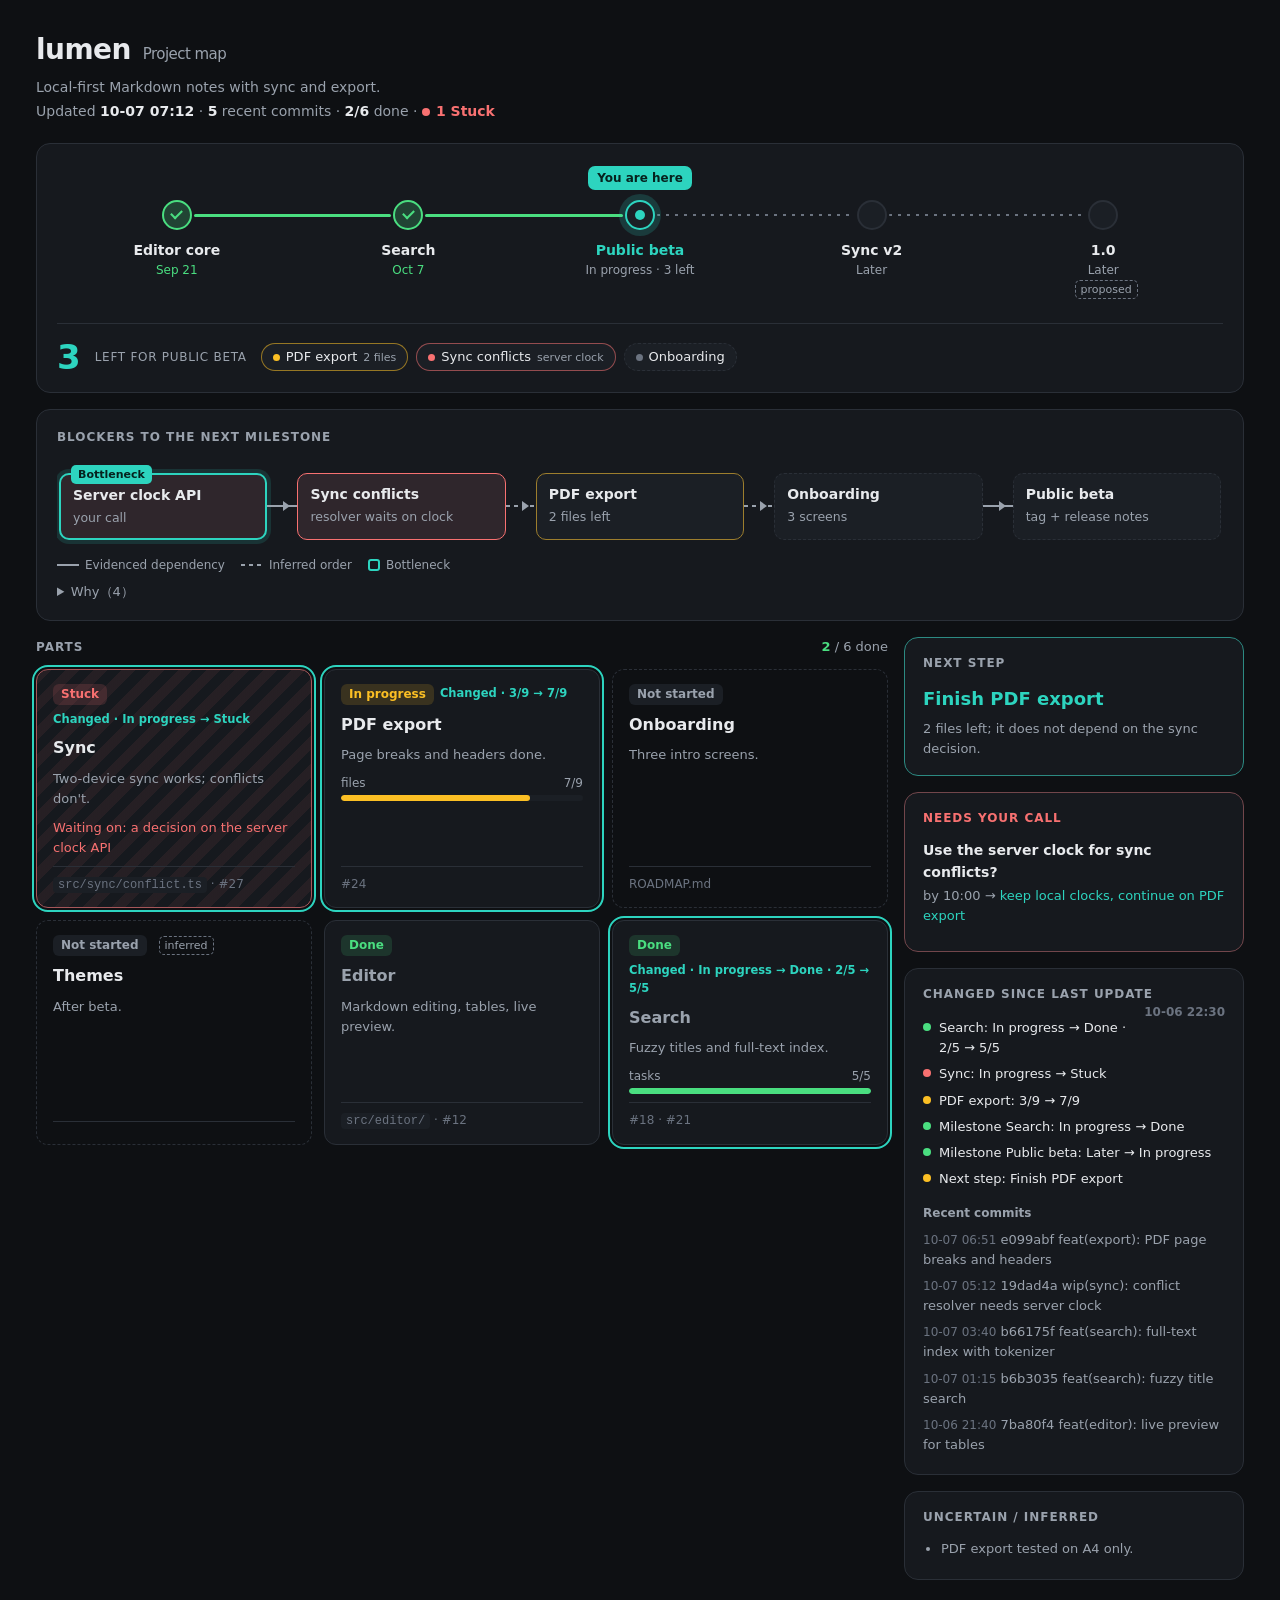
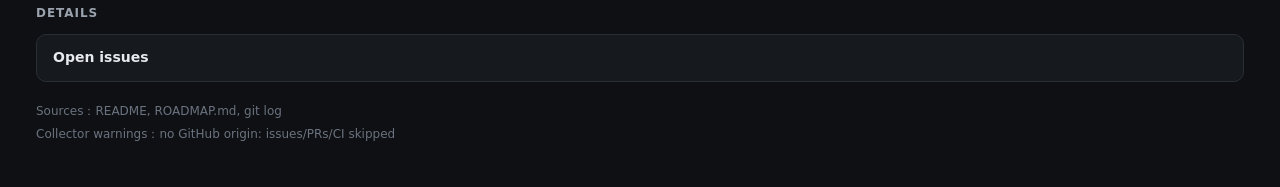
==== docs/demo/index.html @ 70a89bfe "Initial release: you-are-here project map skill Agent-neutral skill that draws a one-file HTML proje" ====
<!doctype html>
<html lang="en" data-theme="dark">
<head>
<meta charset="utf-8">
<meta name="viewport" content="width=device-width, initial-scale=1">
<title>lumen · Project map</title>
<style>
:root{--accent:#2dd4bf;--bg:#0e1013;--card:#16191e;--card2:#1b1f25;--line:#2a2f37;--fg:#e8eaed;--mut:#9aa2ad;--dim:#6b7380;
--done:#4ade80;--prog:#fbbf24;--stuck:#f87171;--todo:#6b7380;color-scheme:dark}
:root[data-theme=light]{--bg:#f6f7f9;--card:#fff;--card2:#f1f3f6;--line:#dfe3e8;--fg:#14171c;--mut:#566070;--dim:#8a93a0;
--done:#16a34a;--prog:#b7791f;--stuck:#dc2626;--todo:#8a93a0;color-scheme:light}
@media (prefers-color-scheme:light){:root[data-theme=auto]{--bg:#f6f7f9;--card:#fff;--card2:#f1f3f6;--line:#dfe3e8;--fg:#14171c;
--mut:#566070;--dim:#8a93a0;--done:#16a34a;--prog:#b7791f;--stuck:#dc2626;--todo:#8a93a0;color-scheme:light}}
*{box-sizing:border-box}
body{margin:0;background:var(--bg);color:var(--fg);font:14px/1.55 -apple-system,BlinkMacSystemFont,"PingFang SC","Segoe UI",system-ui,sans-serif}
.wrap{max-width:1240px;margin:0 auto;padding:28px 16px 40px}
a{color:inherit;text-decoration:none;border-bottom:1px dotted var(--dim)} a:hover{color:var(--accent)}
code{font:12px ui-monospace,SFMono-Regular,Menlo,monospace;background:var(--card2);padding:1px 5px;border-radius:4px}
h1{font-size:28px;margin:0;letter-spacing:-.02em} h1 .sub{font-size:15px;color:var(--mut);font-weight:400;margin-left:12px}
h2{font-size:12px;letter-spacing:.08em;text-transform:uppercase;color:var(--mut);margin:0 0 12px;font-weight:600}
h3{margin:0}
.summary{color:var(--mut);margin:6px 0 2px} .slug{margin-left:8px;font:12px ui-monospace,Menlo,monospace}
.meta{color:var(--mut);margin:0 0 20px} .meta b{color:var(--fg)} .c-stuck{color:var(--stuck)!important}
.stuck-dot{display:inline-block;width:8px;height:8px;border-radius:50%;background:var(--stuck);margin-right:6px}
.card{background:var(--card);border:1px solid var(--line);border-radius:14px;padding:18px 20px;margin-bottom:16px}
.tag{font-size:11px;color:var(--mut);border:1px dashed var(--dim);border-radius:5px;padding:0 5px;margin-left:6px;white-space:nowrap}
/* milestone track */
.track{padding-top:22px}
.ms-list{list-style:none;margin:0;padding:34px 4px 4px;display:flex;overflow-x:auto;scrollbar-width:thin}
.ms{position:relative;flex:1 0 128px;display:flex;flex-direction:column;align-items:center;text-align:center;padding:0 6px}
.ms .dot{width:30px;height:30px;border-radius:50%;border:2px solid var(--line);background:var(--card2);z-index:1;display:grid;place-items:center}
.ms-done .dot{background:color-mix(in srgb,var(--done) 22%,var(--card));border-color:var(--done)}
.ms-done .dot::after{content:"";width:9px;height:5px;border:solid var(--done);border-width:0 0 2.5px 2.5px;transform:rotate(-45deg) translate(1px,-1px)}
.ms-current .dot{border-color:var(--accent);box-shadow:0 0 0 6px color-mix(in srgb,var(--accent) 18%,transparent)}
.ms-current .dot::after{content:"";width:10px;height:10px;border-radius:50%;background:var(--accent)}
.seg{position:absolute;top:14px;left:calc(50% + 17px);right:calc(-50% + 17px);height:3px;border-radius:2px}
.seg.solid{background:var(--done)} .seg.dotted{background:repeating-linear-gradient(90deg,var(--dim) 0 3px,transparent 3px 9px);height:2px}
.ms-current .seg{background:repeating-linear-gradient(90deg,var(--dim) 0 3px,transparent 3px 9px);height:2px}
.ms-name{margin-top:10px;font-weight:600} .ms-current .ms-name{color:var(--accent)}
.ms-note{font-size:12px;color:var(--mut)} .ms-done .ms-note{color:var(--done)}
.here{position:absolute;top:-34px;background:var(--accent);color:#06221e;font-size:12px;font-weight:600;padding:3px 9px;border-radius:7px;white-space:nowrap}
.left{display:flex;flex-wrap:wrap;align-items:center;gap:10px 14px;margin-top:20px;padding-top:16px;border-top:1px solid var(--line)}
.big{font-size:34px;font-weight:700;color:var(--accent);line-height:1} .cap{font-size:12px;letter-spacing:.06em;color:var(--mut);text-transform:uppercase}
.pills{display:flex;flex-wrap:wrap;gap:8px}
.pill{display:inline-flex;align-items:center;gap:6px;font-size:13px;border:1px solid var(--line);border-radius:999px;padding:3px 11px;background:var(--card2)}
.pill i{width:7px;height:7px;border-radius:50%;background:var(--todo)} .pill em{font-style:normal;color:var(--mut);font-size:11px}
.p-stuck{border-color:color-mix(in srgb,var(--stuck) 55%,transparent)} .p-stuck i{background:var(--stuck)}
.p-in_progress{border-color:color-mix(in srgb,var(--prog) 55%,transparent)} .p-in_progress i{background:var(--prog)}
.p-done i{background:var(--done)} .p-done{opacity:.6;text-decoration:line-through}
.p-not_started{border-style:dashed}
/* chain */
.chain{display:flex;align-items:stretch;overflow-x:auto;padding:14px 2px 6px}
.node{position:relative;flex:1 0 132px;max-width:220px;background:var(--card2);border:1px solid var(--line);border-radius:10px;padding:10px 12px}
.node b{display:block;font-size:14px} .node span{display:block;font-size:12.5px;color:var(--mut);margin-top:2px}
.n-done{border-color:color-mix(in srgb,var(--done) 50%,var(--line))} .n-stuck{border-color:var(--stuck);background:color-mix(in srgb,var(--stuck) 9%,var(--card2))}
.n-in_progress{border-color:color-mix(in srgb,var(--prog) 55%,var(--line))} .n-not_started{border-style:dashed}
.is-bn{border:2px solid var(--accent);box-shadow:0 0 0 4px color-mix(in srgb,var(--accent) 14%,transparent)}
.node .bn{position:absolute;top:-10px;left:10px;background:var(--accent);color:#06221e;font-size:11px;font-weight:700;padding:1px 7px;border-radius:5px;margin:0}
.arrow{flex:0 0 30px;display:flex;align-items:center;position:relative}
.arrow span{flex:1;height:2px;background:var(--mut)} .arrow::after{content:"";position:absolute;right:2px;border:5px solid transparent;border-left:7px solid var(--mut)}
.a-inferred span{background:repeating-linear-gradient(90deg,var(--mut) 0 4px,transparent 4px 8px)}
.a-none span{background:none} .a-none::after{display:none}
.legend{display:flex;flex-wrap:wrap;gap:16px;font-size:12px;color:var(--mut);margin-top:10px}
.legend i{display:inline-block;width:22px;height:2px;vertical-align:middle;margin-right:6px;background:var(--mut)}
.legend .lg-i{background:repeating-linear-gradient(90deg,var(--mut) 0 4px,transparent 4px 8px)}
.legend .lg-b{width:12px;height:12px;border:2px solid var(--accent);background:none;border-radius:3px}
.why{margin-top:8px;font-size:13px;color:var(--mut)} .why summary{cursor:pointer} .why ul{margin:8px 0 0;padding-left:18px}
.why li{margin:4px 0} .why b{color:var(--fg);font-weight:600} .w-inferred b::before{content:"⋯ "}
/* grid */
.grid{display:grid;grid-template-columns:minmax(0,1fr) 340px;gap:16px;align-items:start}
.sh{display:flex;justify-content:space-between;align-items:baseline} .sh span{color:var(--mut);font-size:13px} .sh b{color:var(--done)}
.parts{display:grid;grid-template-columns:repeat(auto-fill,minmax(230px,1fr));gap:12px}
.part{background:var(--card);border:1px solid var(--line);border-radius:12px;padding:14px 16px;display:flex;flex-direction:column;gap:8px;min-height:150px}
.part h3{font-size:16px} .part p{margin:0;color:var(--mut);font-size:13px}
.part footer{margin-top:auto;padding-top:8px;border-top:1px solid var(--line);font-size:12px;color:var(--dim);word-break:break-word}
.pt-stuck{border-color:color-mix(in srgb,var(--stuck) 60%,var(--line));background:repeating-linear-gradient(135deg,color-mix(in srgb,var(--stuck) 7%,var(--card)) 0 10px,var(--card) 10px 20px)}
.pt-not_started{border-style:dashed;background:transparent}
.pt-done h3{color:var(--mut)}
.changed{outline:2px solid var(--accent);outline-offset:2px}
.ph{display:flex;flex-wrap:wrap;gap:6px;align-items:center}
.badge{font-size:12px;font-weight:600;padding:1px 8px;border-radius:6px;background:var(--card2);color:var(--mut)}
.s-done{color:var(--done);background:color-mix(in srgb,var(--done) 14%,transparent)}
.s-in_progress{color:var(--prog);background:color-mix(in srgb,var(--prog) 15%,transparent)}
.s-stuck{color:var(--stuck);background:color-mix(in srgb,var(--stuck) 15%,transparent)}
.chg{font-size:11.5px;color:var(--accent);font-weight:600}
.wait{color:var(--stuck)!important}
.prog .pl{display:flex;justify-content:space-between;font-size:12px;color:var(--mut)}
.bar{height:6px;background:var(--card2);border-radius:3px;overflow:hidden;margin-top:3px} .bar i{display:block;height:100%;background:var(--prog);border-radius:3px}
.pt-done .bar i{background:var(--done)}
aside .card{padding:16px 18px}
.next{border-color:color-mix(in srgb,var(--accent) 55%,var(--line))} .next .nt{font-size:18px;font-weight:650;margin:0 0 6px;color:var(--accent)}
.next p{margin:0;color:var(--mut);font-size:13px}
.decide{border-color:color-mix(in srgb,var(--stuck) 35%,var(--line))} .decide h2{color:var(--stuck)}
.decide ul,.changes ul{list-style:none;margin:0;padding:0} .decide li{padding:8px 0;border-top:1px solid var(--line)} .decide li:first-child{border:0;padding-top:0}
.decide .q{margin:0;font-weight:600} .decide .d{margin:3px 0 0;font-size:13px;color:var(--mut)} .decide .d b{color:var(--accent);font-weight:500}
.changes li{display:flex;gap:8px;align-items:baseline;font-size:13px;padding:3px 0} .changes li>i{flex:0 0 8px;height:8px;border-radius:50%;background:var(--accent);transform:translateY(-1px)}
.dot-done{background:var(--done)!important} .dot-stuck{background:var(--stuck)!important} .dot-in_progress{background:var(--prog)!important} .dot-not_started{background:var(--todo)!important}
.changes h3{font-size:12px;color:var(--mut);font-weight:600;margin:12px 0 4px} .since{float:right;text-transform:none;letter-spacing:0;color:var(--dim)}
.commits li{display:block;color:var(--mut)} .commits .t{color:var(--dim);font-size:12px}
.muted{color:var(--dim)} .plain{margin:0;padding-left:18px;color:var(--mut);font-size:13px} .plain li{margin:4px 0}
.details{margin-top:8px} .details details{background:var(--card);border:1px solid var(--line);border-radius:10px;margin-bottom:8px}
.details summary{cursor:pointer;padding:12px 16px;display:flex;justify-content:space-between;gap:12px} .details summary span{color:var(--dim);font-size:12px}
.details details>*:not(summary){margin:0 16px 14px}
.tw{overflow-x:auto} table{border-collapse:collapse;width:100%;font-size:13px} th,td{text-align:left;padding:6px 8px;border-bottom:1px solid var(--line);vertical-align:top}
th{color:var(--mut);font-weight:600}
.foot{margin-top:20px;font-size:12px;color:var(--dim)} .foot p{margin:4px 0}
@media (max-width:900px){.grid{grid-template-columns:1fr}}
@media (max-width:640px){h1{font-size:23px} .card{padding:14px}
 .chain{flex-direction:column;overflow:visible} .node{max-width:none;flex:none}
 .arrow{flex:0 0 26px;justify-content:center} .arrow span{flex:0 0 2px;height:100%;width:2px}
 .a-inferred span{background:repeating-linear-gradient(180deg,var(--mut) 0 4px,transparent 4px 8px)}
 .arrow::after{right:auto;bottom:0;border:5px solid transparent;border-top:7px solid var(--mut)}
 .ms{flex-basis:112px}}
</style>
</head>
<body><div class="wrap"><header><h1>lumen<span class="sub">Project map</span></h1><p class="summary">Local-first Markdown notes with sync and export.</p><p class="meta">Updated <b>10-07 07:12</b> · <b>5</b> recent commits · <b>2/6</b> done · <span class="stuck-dot"></span><b class="c-stuck">1 Stuck</b></p></header><section class="card track"><ol class="ms-list"><li class="ms ms-done"><span class="dot"></span><span class="seg solid"></span><span class="ms-name">Editor core</span><span class="ms-note">Sep 21</span></li><li class="ms ms-done"><span class="dot"></span><span class="seg solid"></span><span class="ms-name">Search</span><span class="ms-note">Oct 7</span></li><li class="ms ms-current" id=here><span class="here">You are here</span><span class="dot"></span><span class="seg dotted"></span><span class="ms-name">Public beta</span><span class="ms-note">In progress · 3 left</span></li><li class="ms ms-future"><span class="dot"></span><span class="seg dotted"></span><span class="ms-name">Sync v2</span><span class="ms-note">Later</span></li><li class="ms ms-future"><span class="dot"></span><span class="ms-name">1.0</span><span class="ms-note">Later</span><span class="tag">proposed</span></li></ol><div class="left"><span class="big">3</span><span class="cap">Left for Public beta </span><div class="pills"><span class="pill p-in_progress"><i></i>PDF export<em>2 files</em></span><span class="pill p-stuck"><i></i>Sync conflicts<em>server clock</em></span><span class="pill p-not_started"><i></i>Onboarding</span></div></div></section><section class="card"><h2>Blockers to the next milestone</h2><div class="chain"><div class="node n-stuck is-bn"><span class="bn">Bottleneck</span><b>Server clock API</b><span>your call</span></div><div class="arrow a-evidence" title="`src/sync/conflict.ts` TODO: last-writer-wins needs a trusted server timestamp"><span></span></div><div class="node n-stuck"><b>Sync conflicts</b><span>resolver waits on clock</span></div><div class="arrow a-inferred" title="independent; listed in suggested order"><span></span></div><div class="node n-in_progress"><b>PDF export</b><span>2 files left</span></div><div class="arrow a-inferred" title="onboarding demo exports a PDF"><span></span></div><div class="node n-not_started"><b>Onboarding</b><span>3 screens</span></div><div class="arrow a-evidence" title="ROADMAP.md: beta requires onboarding"><span></span></div><div class="node n-not_started"><b>Public beta</b><span>tag + release notes</span></div></div><div class="legend"><span><i class="lg-e"></i>Evidenced dependency</span><span><i class="lg-i"></i>Inferred order</span><span><i class="lg-b"></i>Bottleneck</span></div><details class="why"><summary>Why（4）</summary><ul><li class="w-evidence"><b>Server clock API → Sync conflicts</b>: <code>src/sync/conflict.ts</code> TODO: last-writer-wins needs a trusted server timestamp</li><li class="w-inferred"><b>Sync conflicts → PDF export</b>: independent; listed in suggested order</li><li class="w-inferred"><b>PDF export → Onboarding</b>: onboarding demo exports a PDF</li><li class="w-evidence"><b>Onboarding → Public beta</b>: ROADMAP.md: beta requires onboarding</li></ul></details></section><div class="grid"><div class="main"><section><div class="sh"><h2>Parts</h2><span><b>2</b> / 6 done</span></div><div class="parts"><article class="part pt-stuck changed"><div class="ph"><span class="badge s-stuck">Stuck</span><span class="chg">Changed · In progress → Stuck</span></div><h3>Sync</h3><p>Two-device sync works; conflicts don&#x27;t.</p><p class="wait">Waiting on: a decision on the server clock API</p><footer><code>src/sync/conflict.ts</code> · #27</footer></article><article class="part pt-in_progress changed"><div class="ph"><span class="badge s-in_progress">In progress</span><span class="chg">Changed · 3/9 → 7/9</span></div><h3>PDF export</h3><p>Page breaks and headers done.</p><div class="prog"><div class="pl"><span>files</span><span>7/9</span></div><div class="bar"><i style="width:78%"></i></div></div><footer>#24</footer></article><article class="part pt-not_started"><div class="ph"><span class="badge s-not_started">Not started</span></div><h3>Onboarding</h3><p>Three intro screens.</p><footer>ROADMAP.md</footer></article><article class="part pt-not_started"><div class="ph"><span class="badge s-not_started">Not started</span><span class="tag">inferred</span></div><h3>Themes</h3><p>After beta.</p><footer></footer></article><article class="part pt-done"><div class="ph"><span class="badge s-done">Done</span></div><h3>Editor</h3><p>Markdown editing, tables, live preview.</p><footer><code>src/editor/</code> · #12</footer></article><article class="part pt-done changed"><div class="ph"><span class="badge s-done">Done</span><span class="chg">Changed · In progress → Done · 2/5 → 5/5</span></div><h3>Search</h3><p>Fuzzy titles and full-text index.</p><div class="prog"><div class="pl"><span>tasks</span><span>5/5</span></div><div class="bar"><i style="width:100%"></i></div></div><footer>#18 · #21</footer></article></div></section></div><aside><section class="card next"><h2>Next step</h2><p class="nt">Finish PDF export</p><p>2 files left; it does not depend on the sync decision.</p></section><section class="card decide"><h2>Needs your call</h2><ul><li><p class="q">Use the server clock for sync conflicts?</p><p class="d">by 10:00 → <b>keep local clocks, continue on PDF export</b></p></li></ul></section><section class="card changes"><h2>Changed since last update<span class="since">10-06 22:30</span></h2><ul><li><i class="dot-done"></i>Search: In progress → Done · 2/5 → 5/5</li><li><i class="dot-stuck"></i>Sync: In progress → Stuck</li><li><i class="dot-in_progress"></i>PDF export: 3/9 → 7/9</li><li><i class="dot-done"></i>Milestone Search: In progress → Done</li><li><i class="dot-done"></i>Milestone Public beta: Later → In progress</li><li><i class="dot-in_progress"></i>Next step: Finish PDF export</li></ul><h3>Recent commits</h3><ul class="commits"><li><span class="t">10-07 06:51</span> e099abf feat(export): PDF page breaks and headers</li><li><span class="t">10-07 05:12</span> 19dad4a wip(sync): conflict resolver needs server clock</li><li><span class="t">10-07 03:40</span> b66175f feat(search): full-text index with tokenizer</li><li><span class="t">10-07 01:15</span> b6b3035 feat(search): fuzzy title search</li><li><span class="t">10-06 21:40</span> 7ba80f4 feat(editor): live preview for tables</li></ul></section><section class="card"><h2>Uncertain / inferred</h2><ul class="plain"><li>PDF export tested on A4 only.</li></ul></section></aside></div><section class="details"><h2>Details</h2><details><summary><b>Open issues</b><span></span></summary><ul class="plain"><li>#27 sync conflict on simultaneous edits</li><li>#29 PDF footer overlaps</li></ul></details></section><footer class="foot"><p>Sources：README, ROADMAP.md, git log</p><p>Collector warnings：no GitHub origin: issues/PRs/CI skipped</p></footer></div>
<script>var h=document.getElementById("here");if(h&&h.parentElement.scrollWidth>h.parentElement.clientWidth)h.parentElement.scrollLeft=h.offsetLeft-h.parentElement.clientWidth/2+60;</script>
</body></html>
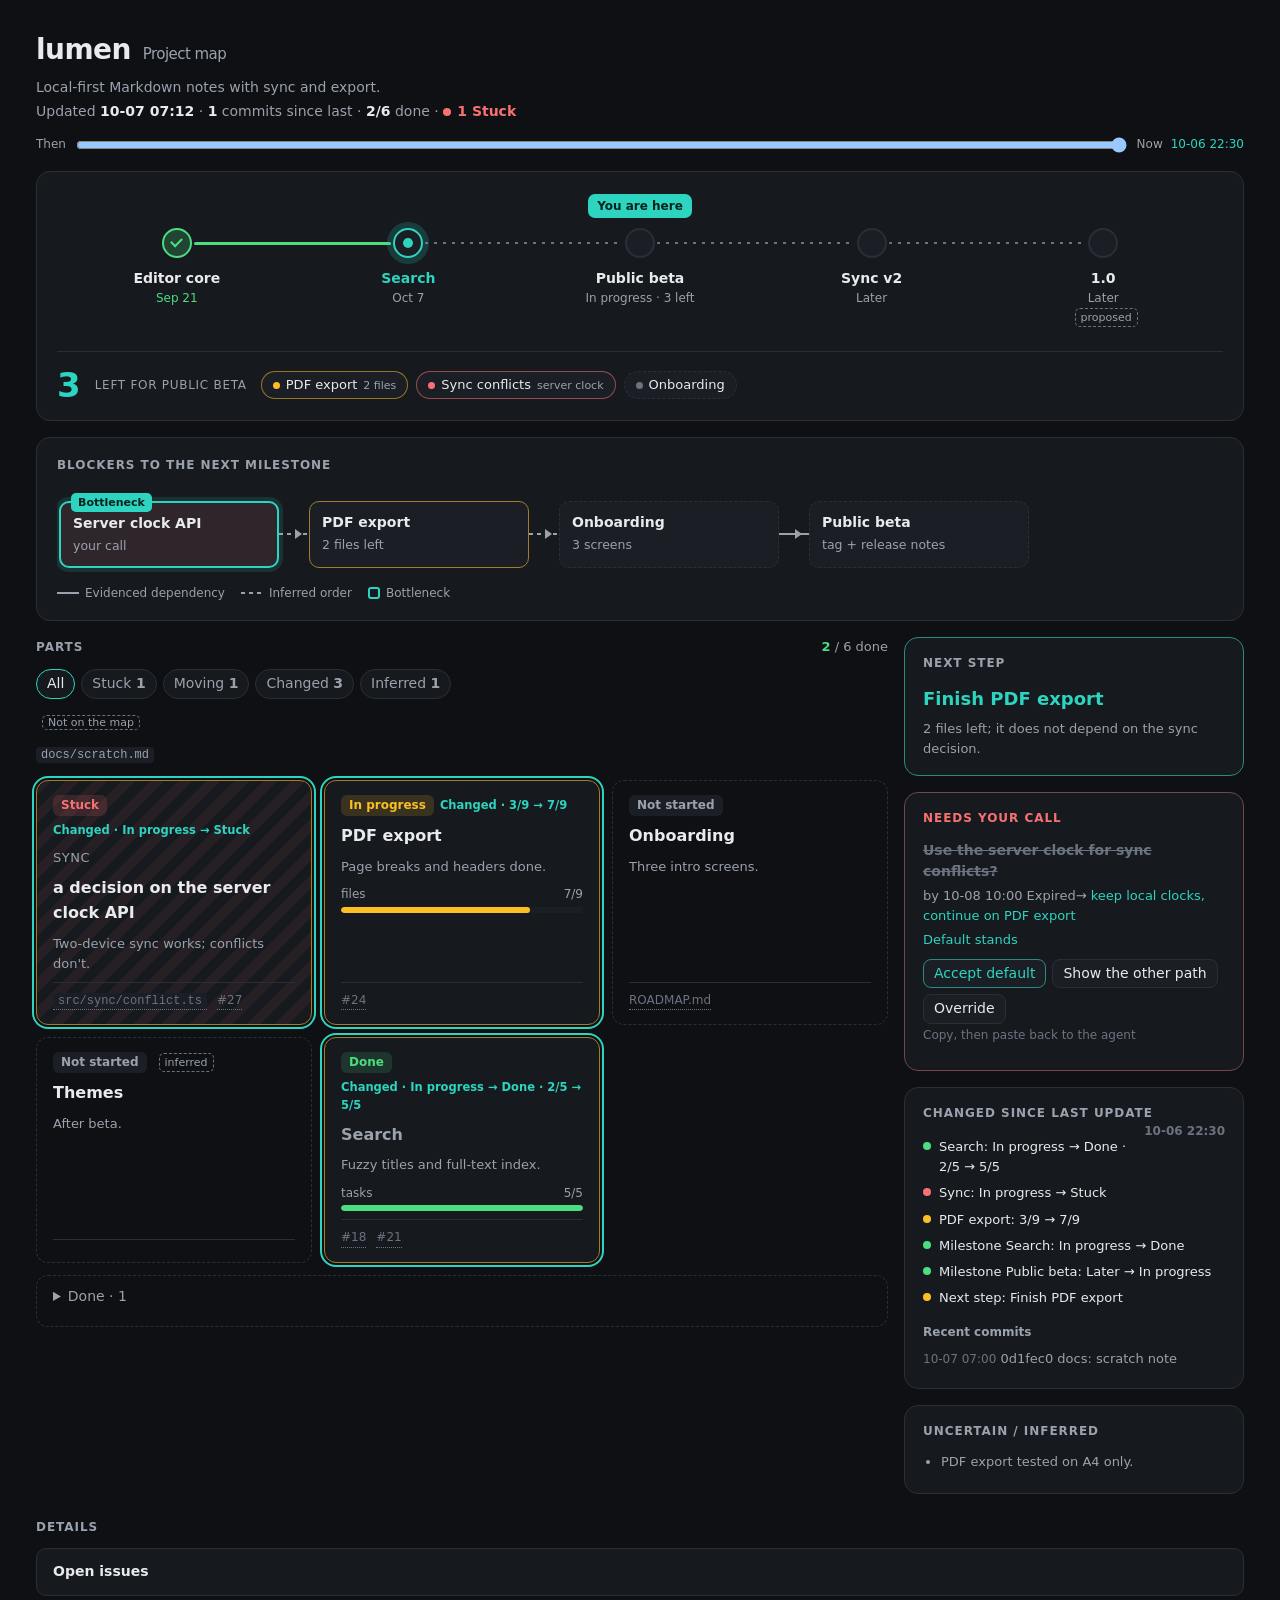
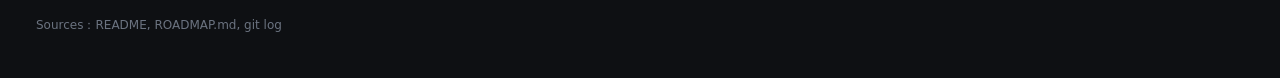
==== commit 95cab360: "Interactive morning view: linked parts, filters, decisions, forks, replay - click a card, chain node" ====
--- a/docs/demo/index.html
+++ b/docs/demo/index.html
@@ -104,15 +104,345 @@
 .tw{overflow-x:auto} table{border-collapse:collapse;width:100%;font-size:13px} th,td{text-align:left;padding:6px 8px;border-bottom:1px solid var(--line);vertical-align:top}
 th{color:var(--mut);font-weight:600}
 .foot{margin-top:20px;font-size:12px;color:var(--dim)} .foot p{margin:4px 0}
+.pin{position:fixed;z-index:30;top:10px;left:50%;transform:translateX(-50%);max-width:min(920px,calc(100% - 24px));
+display:flex;flex-wrap:wrap;gap:6px 10px;align-items:baseline;background:var(--card);border:1px solid var(--accent);
+border-radius:999px;padding:6px 14px;font-size:13px;box-shadow:0 8px 28px color-mix(in srgb,#000 35%,transparent)}
+.pin[hidden]{display:none} .pin b{color:var(--accent)}
+.scrub{display:flex;align-items:center;gap:8px;margin:-8px 0 16px;color:var(--mut);font-size:12px}
+.scrub input{flex:1} #scrubcap{color:var(--accent)}
+.filters{display:flex;flex-wrap:wrap;gap:6px;margin:0 0 12px}
+.filters button,.act,.done-name,.ev{font:inherit;cursor:pointer}
+.filters button{background:var(--card);color:var(--mut);border:1px solid var(--line);border-radius:999px;padding:3px 10px}
+.filters button[aria-pressed=true]{color:var(--fg);border-color:var(--accent)}
+.filters b{font-weight:600}
+.unmap{margin:0 0 12px} .unmap .plain{display:flex;flex-wrap:wrap;gap:6px 12px;list-style:none;padding:8px 0 0}
+.eyebrow{margin:0;font-size:12px;color:var(--dim);letter-spacing:.04em;text-transform:uppercase}
+.done-row{margin-top:12px;border:1px dashed var(--line);border-radius:12px;padding:0 12px 8px}
+.done-row summary{cursor:pointer;padding:10px 4px;color:var(--mut)}
+.done-names{display:flex;flex-wrap:wrap;gap:6px;margin-bottom:8px}
+.done-name{background:transparent;color:var(--mut);border:1px solid var(--line);border-radius:999px;padding:2px 10px}
+.ev{background:transparent;color:var(--dim);border:0;border-bottom:1px dotted var(--dim);padding:0}
+.part footer{display:flex;flex-wrap:wrap;gap:6px 10px}
+.acts{display:flex;flex-wrap:wrap;gap:6px;align-items:center;margin-top:8px}
+.act{background:var(--card2);color:var(--fg);border:1px solid var(--line);border-radius:8px;padding:3px 10px}
+.act.accept{border-color:color-mix(in srgb,var(--accent) 55%,var(--line));color:var(--accent)}
+.copied,.taken,.hint{display:none} .hint{color:var(--dim);font-size:12px;margin:6px 0 0}
+.decide li.copied-on .copied,.decide li .hint{display:inline}
+.decide li.expired .q{text-decoration:line-through;color:var(--dim)}
+.decide li.expired .taken{display:block;color:var(--accent);margin:4px 0 0;font-size:13px}
+.override-form{display:flex;gap:6px;margin-top:8px} .override-form[hidden]{display:none}
+.override-form input{flex:1;background:var(--card2);color:var(--fg);border:1px solid var(--line);border-radius:8px;padding:4px 8px}
+.chain-alt{display:none;margin-top:8px} .fork-label{display:none;margin:8px 0 0;color:var(--mut);font-size:13px}
+body[data-fork] .chain-alt,body[data-fork] .fork-label{display:flex}
+body[data-fork] .fork-label{display:block}
+body[data-fork] .chain-default .fork-only{opacity:.38}
+.chain-alt .fork-shared{opacity:.55}
+body[data-focus] .linkable{opacity:.38}
+body[data-focus] .linkable.on{opacity:1;outline:2px solid var(--accent);outline-offset:2px}
+body[data-filter=stuck] .part:not([data-status=stuck]),
+body[data-filter=in_progress] .part:not([data-status=in_progress]),
+body[data-filter=changed] .part:not(.changed),
+body[data-filter=inferred] .part:not([data-inferred]){display:none}
+body[data-filter=stuck] .pill:not(.p-stuck),
+body[data-filter=in_progress] .pill:not(.p-in_progress){display:none}
+.part[data-hist=stuck]{border-color:var(--stuck)}
+.part[data-hist=done]{border-color:color-mix(in srgb,var(--done) 50%,var(--line))}
+.part[data-hist=in_progress]{border-color:color-mix(in srgb,var(--prog) 55%,var(--line))}
+#peek{position:fixed;z-index:40;max-width:280px;background:var(--card);border:1px solid var(--line);border-radius:10px;padding:10px 12px;box-shadow:0 10px 30px color-mix(in srgb,#000 40%,transparent)}
+#peek[hidden]{display:none} #peek a{color:var(--accent);display:inline-block;margin-top:6px}
+.why-pop{display:none;position:absolute;z-index:4;top:18px;left:0;width:200px;background:var(--card);border:1px solid var(--line);border-radius:8px;padding:8px 10px;font-size:12px;color:var(--mut)}
+.arrow.open .why-pop{display:block}
+@keyframes yah-pulse{0%,100%{box-shadow:0 0 0 4px color-mix(in srgb,var(--accent) 14%,transparent)}50%{box-shadow:0 0 0 8px color-mix(in srgb,var(--accent) 28%,transparent)}}
+.is-bn{animation:yah-pulse 2.4s ease-in-out infinite}
+@media (prefers-reduced-motion:reduce){.is-bn{animation:none} .part,.ms{transition:none}}
 @media (max-width:900px){.grid{grid-template-columns:1fr}}
 @media (max-width:640px){h1{font-size:23px} .card{padding:14px}
  .chain{flex-direction:column;overflow:visible} .node{max-width:none;flex:none}
  .arrow{flex:0 0 26px;justify-content:center} .arrow span{flex:0 0 2px;height:100%;width:2px}
  .a-inferred span{background:repeating-linear-gradient(180deg,var(--mut) 0 4px,transparent 4px 8px)}
  .arrow::after{right:auto;bottom:0;border:5px solid transparent;border-top:7px solid var(--mut)}
- .ms{flex-basis:112px}}
+ .why-pop{position:static;width:auto}
+ .ms{flex-basis:112px} .pin{border-radius:14px}}
 </style>
 </head>
-<body><div class="wrap"><header><h1>lumen<span class="sub">Project map</span></h1><p class="summary">Local-first Markdown notes with sync and export.</p><p class="meta">Updated <b>10-07 07:12</b> · <b>5</b> recent commits · <b>2/6</b> done · <span class="stuck-dot"></span><b class="c-stuck">1 Stuck</b></p></header><section class="card track"><ol class="ms-list"><li class="ms ms-done"><span class="dot"></span><span class="seg solid"></span><span class="ms-name">Editor core</span><span class="ms-note">Sep 21</span></li><li class="ms ms-done"><span class="dot"></span><span class="seg solid"></span><span class="ms-name">Search</span><span class="ms-note">Oct 7</span></li><li class="ms ms-current" id=here><span class="here">You are here</span><span class="dot"></span><span class="seg dotted"></span><span class="ms-name">Public beta</span><span class="ms-note">In progress · 3 left</span></li><li class="ms ms-future"><span class="dot"></span><span class="seg dotted"></span><span class="ms-name">Sync v2</span><span class="ms-note">Later</span></li><li class="ms ms-future"><span class="dot"></span><span class="ms-name">1.0</span><span class="ms-note">Later</span><span class="tag">proposed</span></li></ol><div class="left"><span class="big">3</span><span class="cap">Left for Public beta </span><div class="pills"><span class="pill p-in_progress"><i></i>PDF export<em>2 files</em></span><span class="pill p-stuck"><i></i>Sync conflicts<em>server clock</em></span><span class="pill p-not_started"><i></i>Onboarding</span></div></div></section><section class="card"><h2>Blockers to the next milestone</h2><div class="chain"><div class="node n-stuck is-bn"><span class="bn">Bottleneck</span><b>Server clock API</b><span>your call</span></div><div class="arrow a-evidence" title="`src/sync/conflict.ts` TODO: last-writer-wins needs a trusted server timestamp"><span></span></div><div class="node n-stuck"><b>Sync conflicts</b><span>resolver waits on clock</span></div><div class="arrow a-inferred" title="independent; listed in suggested order"><span></span></div><div class="node n-in_progress"><b>PDF export</b><span>2 files left</span></div><div class="arrow a-inferred" title="onboarding demo exports a PDF"><span></span></div><div class="node n-not_started"><b>Onboarding</b><span>3 screens</span></div><div class="arrow a-evidence" title="ROADMAP.md: beta requires onboarding"><span></span></div><div class="node n-not_started"><b>Public beta</b><span>tag + release notes</span></div></div><div class="legend"><span><i class="lg-e"></i>Evidenced dependency</span><span><i class="lg-i"></i>Inferred order</span><span><i class="lg-b"></i>Bottleneck</span></div><details class="why"><summary>Why（4）</summary><ul><li class="w-evidence"><b>Server clock API → Sync conflicts</b>: <code>src/sync/conflict.ts</code> TODO: last-writer-wins needs a trusted server timestamp</li><li class="w-inferred"><b>Sync conflicts → PDF export</b>: independent; listed in suggested order</li><li class="w-inferred"><b>PDF export → Onboarding</b>: onboarding demo exports a PDF</li><li class="w-evidence"><b>Onboarding → Public beta</b>: ROADMAP.md: beta requires onboarding</li></ul></details></section><div class="grid"><div class="main"><section><div class="sh"><h2>Parts</h2><span><b>2</b> / 6 done</span></div><div class="parts"><article class="part pt-stuck changed"><div class="ph"><span class="badge s-stuck">Stuck</span><span class="chg">Changed · In progress → Stuck</span></div><h3>Sync</h3><p>Two-device sync works; conflicts don&#x27;t.</p><p class="wait">Waiting on: a decision on the server clock API</p><footer><code>src/sync/conflict.ts</code> · #27</footer></article><article class="part pt-in_progress changed"><div class="ph"><span class="badge s-in_progress">In progress</span><span class="chg">Changed · 3/9 → 7/9</span></div><h3>PDF export</h3><p>Page breaks and headers done.</p><div class="prog"><div class="pl"><span>files</span><span>7/9</span></div><div class="bar"><i style="width:78%"></i></div></div><footer>#24</footer></article><article class="part pt-not_started"><div class="ph"><span class="badge s-not_started">Not started</span></div><h3>Onboarding</h3><p>Three intro screens.</p><footer>ROADMAP.md</footer></article><article class="part pt-not_started"><div class="ph"><span class="badge s-not_started">Not started</span><span class="tag">inferred</span></div><h3>Themes</h3><p>After beta.</p><footer></footer></article><article class="part pt-done"><div class="ph"><span class="badge s-done">Done</span></div><h3>Editor</h3><p>Markdown editing, tables, live preview.</p><footer><code>src/editor/</code> · #12</footer></article><article class="part pt-done changed"><div class="ph"><span class="badge s-done">Done</span><span class="chg">Changed · In progress → Done · 2/5 → 5/5</span></div><h3>Search</h3><p>Fuzzy titles and full-text index.</p><div class="prog"><div class="pl"><span>tasks</span><span>5/5</span></div><div class="bar"><i style="width:100%"></i></div></div><footer>#18 · #21</footer></article></div></section></div><aside><section class="card next"><h2>Next step</h2><p class="nt">Finish PDF export</p><p>2 files left; it does not depend on the sync decision.</p></section><section class="card decide"><h2>Needs your call</h2><ul><li><p class="q">Use the server clock for sync conflicts?</p><p class="d">by 10:00 → <b>keep local clocks, continue on PDF export</b></p></li></ul></section><section class="card changes"><h2>Changed since last update<span class="since">10-06 22:30</span></h2><ul><li><i class="dot-done"></i>Search: In progress → Done · 2/5 → 5/5</li><li><i class="dot-stuck"></i>Sync: In progress → Stuck</li><li><i class="dot-in_progress"></i>PDF export: 3/9 → 7/9</li><li><i class="dot-done"></i>Milestone Search: In progress → Done</li><li><i class="dot-done"></i>Milestone Public beta: Later → In progress</li><li><i class="dot-in_progress"></i>Next step: Finish PDF export</li></ul><h3>Recent commits</h3><ul class="commits"><li><span class="t">10-07 06:51</span> e099abf feat(export): PDF page breaks and headers</li><li><span class="t">10-07 05:12</span> 19dad4a wip(sync): conflict resolver needs server clock</li><li><span class="t">10-07 03:40</span> b66175f feat(search): full-text index with tokenizer</li><li><span class="t">10-07 01:15</span> b6b3035 feat(search): fuzzy title search</li><li><span class="t">10-06 21:40</span> 7ba80f4 feat(editor): live preview for tables</li></ul></section><section class="card"><h2>Uncertain / inferred</h2><ul class="plain"><li>PDF export tested on A4 only.</li></ul></section></aside></div><section class="details"><h2>Details</h2><details><summary><b>Open issues</b><span></span></summary><ul class="plain"><li>#27 sync conflict on simultaneous edits</li><li>#29 PDF footer overlaps</li></ul></details></section><footer class="foot"><p>Sources：README, ROADMAP.md, git log</p><p>Collector warnings：no GitHub origin: issues/PRs/CI skipped</p></footer></div>
-<script>var h=document.getElementById("here");if(h&&h.parentElement.scrollWidth>h.parentElement.clientWidth)h.parentElement.scrollLeft=h.offsetLeft-h.parentElement.clientWidth/2+60;</script>
+<body><div class="wrap"><div class="pin" id="pin" hidden><b>You are here</b> · <span>Server clock API</span> · <span>Finish PDF export</span> · <span>1 expiring</span> · <span>1 Not on the map</span></div><header><h1>lumen<span class="sub">Project map</span></h1><p class="summary">Local-first Markdown notes with sync and export.</p><p class="meta">Updated <b>10-07 07:12</b> · <b>1</b> commits since last · <b>2/6</b> done · <span class="stuck-dot"></span><b class="c-stuck">1 Stuck</b></p></header><div class="scrub"><span>Then</span><input type="range" id="scrub" min="0" max="1" value="1" aria-label="Changed since last update"><span>Now</span><span id="scrubcap"></span></div><section class="card track"><ol class="ms-list"><li class="ms ms-done" data-name="Editor core" data-now="done"><span class="dot"></span><span class="seg solid"></span><span class="ms-name">Editor core</span><span class="ms-note">Sep 21</span></li><li class="ms ms-done" data-name="Search" data-now="done"><span class="dot"></span><span class="seg solid"></span><span class="ms-name">Search</span><span class="ms-note">Oct 7</span></li><li class="ms ms-current" data-name="Public beta" data-now="current" id=here><span class="here">You are here</span><span class="dot"></span><span class="seg dotted"></span><span class="ms-name">Public beta</span><span class="ms-note">In progress · 3 left</span></li><li class="ms ms-future" data-name="Sync v2" data-now="future"><span class="dot"></span><span class="seg dotted"></span><span class="ms-name">Sync v2</span><span class="ms-note">Later</span></li><li class="ms ms-future" data-name="1.0" data-now="future"><span class="dot"></span><span class="ms-name">1.0</span><span class="ms-note">Later</span><span class="tag">proposed</span></li></ol><div class="left"><span class="big">3</span><span class="cap">Left for Public beta </span><div class="pills"><span class="pill p-in_progress linkable" data-link="export" role="button" tabindex="0"><i></i>PDF export<em>2 files</em></span><span class="pill p-stuck linkable" data-link="sync" role="button" tabindex="0"><i></i>Sync conflicts<em>server clock</em></span><span class="pill p-not_started linkable" data-link="onboarding" role="button" tabindex="0"><i></i>Onboarding</span></div></div></section><section class="card"><h2>Blockers to the next milestone</h2><div class="chain chain-default"><div class="node n-stuck is-bn linkable" data-link="sync" role="button" tabindex="0"><span class="bn">Bottleneck</span><b>Server clock API</b><span>your call</span></div><div class="arrow a-inferred" title="default keeps local clocks and continues PDF export"><p class="why-pop">default keeps local clocks and continues PDF export</p><span></span></div><div class="node n-in_progress linkable fork-only" data-link="export" role="button" tabindex="0"><b>PDF export</b><span>2 files left</span></div><div class="arrow a-inferred" title="onboarding demo exports a PDF"><p class="why-pop">onboarding demo exports a PDF</p><span></span></div><div class="node n-not_started linkable" data-link="onboarding" role="button" tabindex="0"><b>Onboarding</b><span>3 screens</span></div><div class="arrow a-evidence" title="ROADMAP.md: beta requires onboarding"><p class="why-pop">ROADMAP.md: beta requires onboarding</p><span></span></div><div class="node n-not_started linkable" role="button" tabindex="0"><b>Public beta</b><span>tag + release notes</span></div></div><p class="fork-label">If you override: block on the server clock first</p><div class="chain chain-alt"><div class="node n-stuck is-bn linkable fork-shared" data-link="sync" role="button" tabindex="0"><span class="bn">Bottleneck</span><b>Server clock API</b><span>your call</span></div><div class="arrow a-inferred" title="only if you choose to block on the server clock"><p class="why-pop">only if you choose to block on the server clock</p><span></span></div><div class="node n-not_started linkable fork-only" data-link="sync" role="button" tabindex="0"><b>Implement server clock</b><span>only if you block on it</span></div><div class="arrow a-evidence" title="`src/sync/conflict.ts` TODO: last-writer-wins needs a trusted server timestamp"><p class="why-pop"><code>src/sync/conflict.ts</code> TODO: last-writer-wins needs a trusted server timestamp</p><span></span></div><div class="node n-stuck linkable fork-only" data-link="sync" role="button" tabindex="0"><b>Sync conflicts</b><span>resolver waits on clock</span></div><div class="arrow a-inferred" title="onboarding waits until sync conflicts are decided"><p class="why-pop">onboarding waits until sync conflicts are decided</p><span></span></div><div class="node n-not_started linkable fork-shared" data-link="onboarding" role="button" tabindex="0"><b>Onboarding</b><span>3 screens</span></div><div class="arrow a-evidence" title="ROADMAP.md: beta requires onboarding"><p class="why-pop">ROADMAP.md: beta requires onboarding</p><span></span></div><div class="node n-not_started linkable fork-shared" role="button" tabindex="0"><b>Public beta</b><span>tag + release notes</span></div></div><div class="legend"><span><i class="lg-e"></i>Evidenced dependency</span><span><i class="lg-i"></i>Inferred order</span><span><i class="lg-b"></i>Bottleneck</span></div></section><div class="grid"><div class="main"><section><div class="sh"><h2>Parts</h2><span><b>2</b> / 6 done</span></div><div class="filters" role="toolbar"><button type="button" data-filter="all" aria-pressed="true">All</button><button type="button" data-filter="stuck" aria-pressed="false">Stuck <b>1</b></button><button type="button" data-filter="in_progress" aria-pressed="false">Moving <b>1</b></button><button type="button" data-filter="changed" aria-pressed="false">Changed <b>3</b></button><button type="button" data-filter="inferred" aria-pressed="false">Inferred <b>1</b></button></div><div class="unmap"><span class="tag">Not on the map</span><ul class="plain"><li><code>docs/scratch.md</code></li></ul></div><div class="parts"><article class="part pt-stuck changed linkable" data-link="sync" data-status="stuck" data-now="stuck" role="button" tabindex="0"><div class="ph"><span class="badge s-stuck">Stuck</span><span class="chg">Changed · In progress → Stuck</span></div><p class="eyebrow">Sync</p><h3>a decision on the server clock API</h3><p>Two-device sync works; conflicts don&#x27;t.</p><footer><button type="button" class="ev" data-kind="file" data-ref="src/sync/conflict.ts"><code>src/sync/conflict.ts</code></button><button type="button" class="ev" data-kind="issue" data-ref="27">#27</button></footer></article><article class="part pt-in_progress changed linkable" data-link="export" data-status="in_progress" data-now="in_progress" role="button" tabindex="0"><div class="ph"><span class="badge s-in_progress">In progress</span><span class="chg">Changed · 3/9 → 7/9</span></div><h3>PDF export</h3><p>Page breaks and headers done.</p><div class="prog"><div class="pl"><span>files</span><span>7/9</span></div><div class="bar"><i style="width:78%"></i></div></div><footer><button type="button" class="ev" data-kind="issue" data-ref="24">#24</button></footer></article><article class="part pt-not_started linkable" data-link="onboarding" data-status="not_started" data-now="not_started" role="button" tabindex="0"><div class="ph"><span class="badge s-not_started">Not started</span></div><h3>Onboarding</h3><p>Three intro screens.</p><footer><button type="button" class="ev" data-kind="file" data-ref="ROADMAP.md">ROADMAP.md</button></footer></article><article class="part pt-not_started linkable" data-link="themes" data-status="not_started" data-now="not_started" data-inferred role="button" tabindex="0"><div class="ph"><span class="badge s-not_started">Not started</span><span class="tag">inferred</span></div><h3>Themes</h3><p>After beta.</p><footer></footer></article><article class="part pt-done changed linkable" data-link="search" data-status="done" data-now="done" role="button" tabindex="0"><div class="ph"><span class="badge s-done">Done</span><span class="chg">Changed · In progress → Done · 2/5 → 5/5</span></div><h3>Search</h3><p>Fuzzy titles and full-text index.</p><div class="prog"><div class="pl"><span>tasks</span><span>5/5</span></div><div class="bar"><i style="width:100%"></i></div></div><footer><button type="button" class="ev" data-kind="issue" data-ref="18">#18</button><button type="button" class="ev" data-kind="issue" data-ref="21">#21</button></footer></article></div><details class="done-row"><summary>Done · 1</summary><div class="done-names"><button type="button" class="done-name" data-open="editor">Editor</button></div><div class="parts"><article class="part pt-done linkable" data-link="editor" data-status="done" data-now="done" role="button" tabindex="0"><div class="ph"><span class="badge s-done">Done</span></div><h3>Editor</h3><p>Markdown editing, tables, live preview.</p><footer><button type="button" class="ev" data-kind="file" data-ref="src/editor/"><code>src/editor/</code></button><button type="button" class="ev" data-kind="issue" data-ref="12">#12</button></footer></article></div></details></section></div><aside><section class="card next"><h2>Next step</h2><p class="nt">Finish PDF export</p><p>2 files left; it does not depend on the sync decision.</p></section><section class="card decide"><h2>Needs your call</h2><ul><li data-decision="clock"><p class="q">Use the server clock for sync conflicts?</p><p class="d">by <time data-deadline="2026-10-08T10:00:00+08:00">10-08 10:00</time> <span class="count"></span>→ <b class="def">keep local clocks, continue on PDF export</b></p><p class="taken">Default stands</p><div class="acts"><button type="button" class="act accept" data-copy="Decision: keep local clocks, continue on PDF export&#10;Question: Use the server clock for sync conflicts?">Accept default</button><button type="button" class="act altpath" data-fork="clock" data-option="1" data-show="Show the other path" data-hide="Hide the other path">Show the other path</button><button type="button" class="act override">Override</button><span class="copied">Copied</span></div><form class="override-form" hidden><input type="text" maxlength="240" aria-label="Override"><button type="submit">Copy</button></form><p class="hint">Copy, then paste back to the agent</p></li></ul></section><section class="card changes"><h2>Changed since last update<span class="since">10-06 22:30</span></h2><ul><li class="linkable" data-link="search" role="button" tabindex="0"><i class="dot-done"></i>Search: In progress → Done · 2/5 → 5/5</li><li class="linkable" data-link="sync" role="button" tabindex="0"><i class="dot-stuck"></i>Sync: In progress → Stuck</li><li class="linkable" data-link="export" role="button" tabindex="0"><i class="dot-in_progress"></i>PDF export: 3/9 → 7/9</li><li class=""><i class="dot-done"></i>Milestone Search: In progress → Done</li><li class=""><i class="dot-done"></i>Milestone Public beta: Later → In progress</li><li class=""><i class="dot-in_progress"></i>Next step: Finish PDF export</li></ul><h3>Recent commits</h3><ul class="commits"><li><span class="t">10-07 07:00</span> 0d1fec0 docs: scratch note</li></ul></section><section class="card"><h2>Uncertain / inferred</h2><ul class="plain"><li>PDF export tested on A4 only.</li></ul></section></aside></div><section class="details"><h2>Details</h2><details><summary><b>Open issues</b><span></span></summary><ul class="plain"><li>#27 sync conflict on simultaneous edits</li><li>#29 PDF footer overlaps</li></ul></details></section><footer class="foot"><p>Sources：README, ROADMAP.md, git log</p></footer><div id="peek" hidden role="dialog"><p id="peek-text"></p><a id="peek-link" target="_blank" rel="noopener" hidden></a></div></div>
+<script type="application/json" id="yah">{"slug": null, "peek": {"issues": {}, "commits": {"0d1fec0": "docs: scratch note"}, "prs": {}, "files": {"docs/scratch.md": "docs: scratch note"}}, "frames": [{"t": "2026-10-06T22:30:00+08:00", "label": "10-06 22:30", "parts": {"editor": {"status": "done", "done": null, "total": null}, "search": {"status": "in_progress", "done": 2, "total": 5}, "sync": {"status": "in_progress", "done": null, "total": null}, "export": {"status": "in_progress", "done": 3, "total": 9}, "onboarding": {"status": "not_started", "done": null, "total": null}, "themes": {"status": "not_started", "done": null, "total": null}}, "milestones": [{"name": "Editor core", "status": "done"}, {"name": "Search", "status": "current"}, {"name": "Public beta", "status": "future"}, {"name": "Sync v2", "status": "future"}, {"name": "1.0", "status": "future"}], "changes": []}, {"t": "2026-10-07T07:12:00+08:00", "label": "10-07 07:12", "parts": {"editor": {"status": "done", "done": null, "total": null}, "search": {"status": "done", "done": 5, "total": 5}, "sync": {"status": "stuck", "done": null, "total": null}, "export": {"status": "in_progress", "done": 7, "total": 9}, "onboarding": {"status": "not_started", "done": null, "total": null}, "themes": {"status": "not_started", "done": null, "total": null}}, "milestones": [{"name": "Editor core", "status": "done"}, {"name": "Search", "status": "done"}, {"name": "Public beta", "status": "current"}, {"name": "Sync v2", "status": "future"}, {"name": "1.0", "status": "future"}], "changes": ["Search: In progress → Done · 2/5 → 5/5", "Sync: In progress → Stuck", "PDF export: 3/9 → 7/9", "Milestone Search: In progress → Done", "Milestone Public beta: Later → In progress", "Next step: Finish PDF export"]}], "labels": {"expired": "Expired", "open": "Open on GitHub"}}</script>
+<script>
+(function () {
+  var raw = document.getElementById("yah");
+  var DATA = {};
+  try { DATA = JSON.parse(raw ? raw.textContent : "{}"); } catch (e) { DATA = {}; }
+  var reduce = window.matchMedia && window.matchMedia("(prefers-reduced-motion: reduce)").matches;
+  var frames = DATA.frames || [];
+
+  function motion() { return reduce ? "auto" : "smooth"; }
+
+  var here = document.getElementById("here");
+  if (here && here.parentElement && here.parentElement.scrollWidth > here.parentElement.clientWidth) {
+    here.parentElement.scrollLeft = here.offsetLeft - here.parentElement.clientWidth / 2 + 60;
+  }
+
+  var pin = document.getElementById("pin");
+  if (here && pin && "IntersectionObserver" in window) {
+    new IntersectionObserver(function (entries) {
+      pin.hidden = entries[0].isIntersecting;
+    }, { threshold: 0.35 }).observe(here);
+  }
+
+  function setHist(el, status) {
+    if (!status) return;
+    el.setAttribute("data-hist", status);
+  }
+  function applyFrame(frame) {
+    if (!frame) return;
+    var cards = document.querySelectorAll(".part[data-link]");
+    for (var i = 0; i < cards.length; i++) {
+      var p = (frame.parts || {})[cards[i].getAttribute("data-link")];
+      setHist(cards[i], p ? p.status : cards[i].getAttribute("data-now"));
+    }
+    var ms = document.querySelectorAll(".ms[data-name]");
+    for (var j = 0; j < ms.length; j++) {
+      var name = ms[j].getAttribute("data-name");
+      var found = null;
+      var list = frame.milestones || [];
+      for (var k = 0; k < list.length; k++) if (list[k].name === name) found = list[k];
+      var st = found ? found.status : ms[j].getAttribute("data-now");
+      ms[j].classList.remove("ms-done", "ms-current", "ms-future");
+      if (st) ms[j].classList.add("ms-" + st);
+    }
+    var cap = document.getElementById("scrubcap");
+    if (cap) cap.textContent = frame.label || "";
+    var changes = document.querySelector(".changes ul");
+    if (changes && frame.changes && frame.changes.length && document.body.getAttribute("data-scrub") === "1") {
+      if (!changes.getAttribute("data-saved")) changes.setAttribute("data-saved", changes.innerHTML);
+      var html = "";
+      for (var c = 0; c < frame.changes.length; c++) {
+        html += '<li><i></i>' + frame.changes[c].replace(/[&<>]/g, function (ch) {
+          return ch === "&" ? "&amp;" : ch === "<" ? "&lt;" : "&gt;";
+        }) + "</li>";
+      }
+      changes.innerHTML = html;
+    }
+  }
+  function restoreChanges() {
+    var changes = document.querySelector(".changes ul");
+    if (changes && changes.getAttribute("data-saved")) {
+      changes.innerHTML = changes.getAttribute("data-saved");
+      changes.removeAttribute("data-saved");
+    }
+  }
+  var scrub = document.getElementById("scrub");
+  if (scrub && frames.length >= 2) {
+    scrub.addEventListener("input", function () {
+      document.body.setAttribute("data-scrub", "1");
+      applyFrame(frames[Number(scrub.value)]);
+    });
+    scrub.addEventListener("change", function () {
+      scrub.value = String(frames.length - 1);
+      document.body.removeAttribute("data-scrub");
+      applyFrame(frames[frames.length - 1]);
+      restoreChanges();
+      var cap = document.getElementById("scrubcap");
+      if (cap) cap.textContent = "";
+    });
+  }
+  if (!reduce && frames.length >= 2) {
+    var a = Date.parse(frames[frames.length - 2].t || "");
+    var b = Date.parse(frames[frames.length - 1].t || "");
+    if (a && b && b - a > 6 * 3600 * 1000) {
+      applyFrame(frames[frames.length - 2]);
+      document.body.classList.add("replaying");
+      setTimeout(function () {
+        applyFrame(frames[frames.length - 1]);
+        document.body.classList.remove("replaying");
+      }, 1500);
+    }
+  }
+
+  function clearFocus() {
+    document.body.removeAttribute("data-focus");
+    var on = document.querySelectorAll(".linkable.on");
+    for (var i = 0; i < on.length; i++) on[i].classList.remove("on");
+  }
+  function focusLink(id, origin) {
+    if (!id) return;
+    if (document.body.getAttribute("data-focus") === id) { clearFocus(); return; }
+    document.body.setAttribute("data-focus", id);
+    var all = document.querySelectorAll(".linkable");
+    var card = null, node = null;
+    for (var i = 0; i < all.length; i++) {
+      var hit = all[i].getAttribute("data-link") === id;
+      all[i].classList.toggle("on", hit);
+      if (hit && all[i].classList.contains("part")) card = all[i];
+      if (hit && all[i].classList.contains("node")) node = all[i];
+    }
+    var dest = origin && origin.classList.contains("part") ? node : card;
+    if (card) {
+      var box = card.closest("details");
+      if (box) box.open = true;
+    }
+    if (dest && dest.scrollIntoView) dest.scrollIntoView({ block: "nearest", behavior: motion() });
+    if (origin && origin.classList.contains("is-bn") && card) {
+      var ev = card.querySelector(".ev");
+      if (ev) openPeek(ev);
+    }
+  }
+
+  var peek = document.getElementById("peek");
+  function openPeek(btn) {
+    if (!peek) return;
+    var kind = btn.getAttribute("data-kind");
+    var ref = btn.getAttribute("data-ref");
+    var db = DATA.peek || {};
+    var text = ref;
+    var href = "";
+    if (kind === "issue") {
+      text = (db.issues && db.issues[ref]) || (db.prs && db.prs[ref]) || ("#" + ref);
+      if (db.issues && db.issues[ref]) text = "#" + ref + " " + db.issues[ref];
+      else if (db.prs && db.prs[ref]) text = "#" + ref + " " + db.prs[ref];
+      if (DATA.slug) href = "https://github.com/" + DATA.slug + "/issues/" + ref;
+    } else if (kind === "commit") {
+      text = (db.commits && db.commits[ref]) ? (ref + " " + db.commits[ref]) : ref;
+      if (DATA.slug) href = "https://github.com/" + DATA.slug + "/commit/" + ref;
+    } else {
+      text = ref;
+      var files = db.files || {};
+      if (files[ref]) text = ref + " — " + files[ref];
+      else {
+        for (var path in files) {
+          if (files.hasOwnProperty(path) && (path.indexOf(ref) === 0 || ref.indexOf(path) === 0)) {
+            text = ref + " — " + files[path];
+            break;
+          }
+        }
+      }
+    }
+    document.getElementById("peek-text").textContent = text;
+    var link = document.getElementById("peek-link");
+    if (href) { link.hidden = false; link.href = href; link.textContent = (DATA.labels && DATA.labels.open) || "Open"; }
+    else link.hidden = true;
+    peek.hidden = false;
+    var box = btn.getBoundingClientRect();
+    peek.style.top = Math.max(8, Math.min(box.bottom + 6, window.innerHeight - 110)) + "px";
+    peek.style.left = Math.max(8, Math.min(box.left, window.innerWidth - 290)) + "px";
+  }
+
+  function copyText(text, li) {
+    function ok() { if (li) li.classList.add("copied-on"); }
+    if (navigator.clipboard && navigator.clipboard.writeText) {
+      navigator.clipboard.writeText(text).then(ok, function () { fallback(); });
+    } else fallback();
+    function fallback() {
+      var ta = document.createElement("textarea");
+      ta.value = text;
+      document.body.appendChild(ta);
+      ta.select();
+      try { document.execCommand("copy"); ok(); } catch (e) {}
+      ta.parentNode.removeChild(ta);
+    }
+  }
+
+  function tick() {
+    var nodes = document.querySelectorAll("time[data-deadline]");
+    var now = Date.now();
+    for (var i = 0; i < nodes.length; i++) {
+      var t = Date.parse(nodes[i].getAttribute("data-deadline"));
+      var count = nodes[i].parentNode.querySelector(".count");
+      var li = nodes[i].closest("li");
+      if (!t || !count) continue;
+      var delta = t - now;
+      if (delta <= 0) {
+        count.textContent = (DATA.labels && DATA.labels.expired) || "";
+        if (li) li.classList.add("expired");
+      } else {
+        var mins = Math.round(delta / 60000);
+        var h = Math.floor(mins / 60);
+        var m = mins % 60;
+        count.textContent = (h ? h + "h " : "") + m + "m ";
+      }
+    }
+  }
+  tick();
+  setInterval(tick, 30000);
+
+  document.body.addEventListener("click", function (ev) {
+    var arrow = ev.target.closest ? ev.target.closest(".arrow") : null;
+    if (arrow) {
+      ev.stopPropagation();
+      var open = document.querySelectorAll(".arrow.open");
+      for (var i = 0; i < open.length; i++) if (open[i] !== arrow) open[i].classList.remove("open");
+      arrow.classList.toggle("open");
+      return;
+    }
+    var evidence = ev.target.closest ? ev.target.closest(".ev") : null;
+    if (evidence) { ev.stopPropagation(); openPeek(evidence); return; }
+    var filter = ev.target.closest ? ev.target.closest("[data-filter]") : null;
+    if (filter) {
+      var name = filter.getAttribute("data-filter");
+      var buttons = document.querySelectorAll("[data-filter]");
+      for (var f = 0; f < buttons.length; f++) buttons[f].setAttribute("aria-pressed", buttons[f] === filter ? "true" : "false");
+      if (name === "all") document.body.removeAttribute("data-filter");
+      else document.body.setAttribute("data-filter", name);
+      return;
+    }
+    var accept = ev.target.closest ? ev.target.closest(".accept") : null;
+    if (accept) {
+      ev.stopPropagation();
+      copyText(accept.getAttribute("data-copy") || "", accept.closest("li"));
+      return;
+    }
+    var over = ev.target.closest ? ev.target.closest(".override") : null;
+    if (over && over.tagName === "BUTTON") {
+      ev.stopPropagation();
+      var form = over.parentNode.parentNode.querySelector(".override-form");
+      if (form) form.hidden = !form.hidden;
+      return;
+    }
+    var alt = ev.target.closest ? ev.target.closest(".altpath") : null;
+    if (alt) {
+      ev.stopPropagation();
+      var id = alt.getAttribute("data-fork");
+      if (document.body.getAttribute("data-fork") === id) {
+        document.body.removeAttribute("data-fork");
+        alt.textContent = alt.getAttribute("data-show");
+      } else {
+        document.body.setAttribute("data-fork", id);
+        alt.textContent = alt.getAttribute("data-hide");
+      }
+      return;
+    }
+    var nameBtn = ev.target.closest ? ev.target.closest(".done-name") : null;
+    if (nameBtn) {
+      ev.stopPropagation();
+      var box = nameBtn.closest("details");
+      if (box) box.open = true;
+      focusLink(nameBtn.getAttribute("data-open"), null);
+      return;
+    }
+    if (peek && !peek.hidden && !(ev.target.closest && ev.target.closest("#peek"))) peek.hidden = true;
+    var link = ev.target.closest ? ev.target.closest("[data-link]") : null;
+    if (link) focusLink(link.getAttribute("data-link"), link);
+  });
+
+  document.body.addEventListener("submit", function (ev) {
+    var form = ev.target;
+    if (!form.classList || !form.classList.contains("override-form")) return;
+    ev.preventDefault();
+    var input = form.querySelector("input");
+    var text = input ? input.value.replace(/^\s+|\s+$/g, "") : "";
+    if (!text) return;
+    var li = form.closest("li");
+    var q = li ? (li.querySelector(".q").textContent || "") : "";
+    copyText("Decision: " + text + "\nQuestion: " + q, li);
+  });
+
+  document.body.addEventListener("keydown", function (ev) {
+    if (ev.key !== "Enter" && ev.key !== " ") return;
+    var link = ev.target.closest ? ev.target.closest("[data-link]") : null;
+    if (!link || ev.target.tagName === "INPUT" || ev.target.tagName === "TEXTAREA" || ev.target.tagName === "BUTTON") return;
+    ev.preventDefault();
+    focusLink(link.getAttribute("data-link"), link);
+  });
+})();
+</script>
 </body></html>
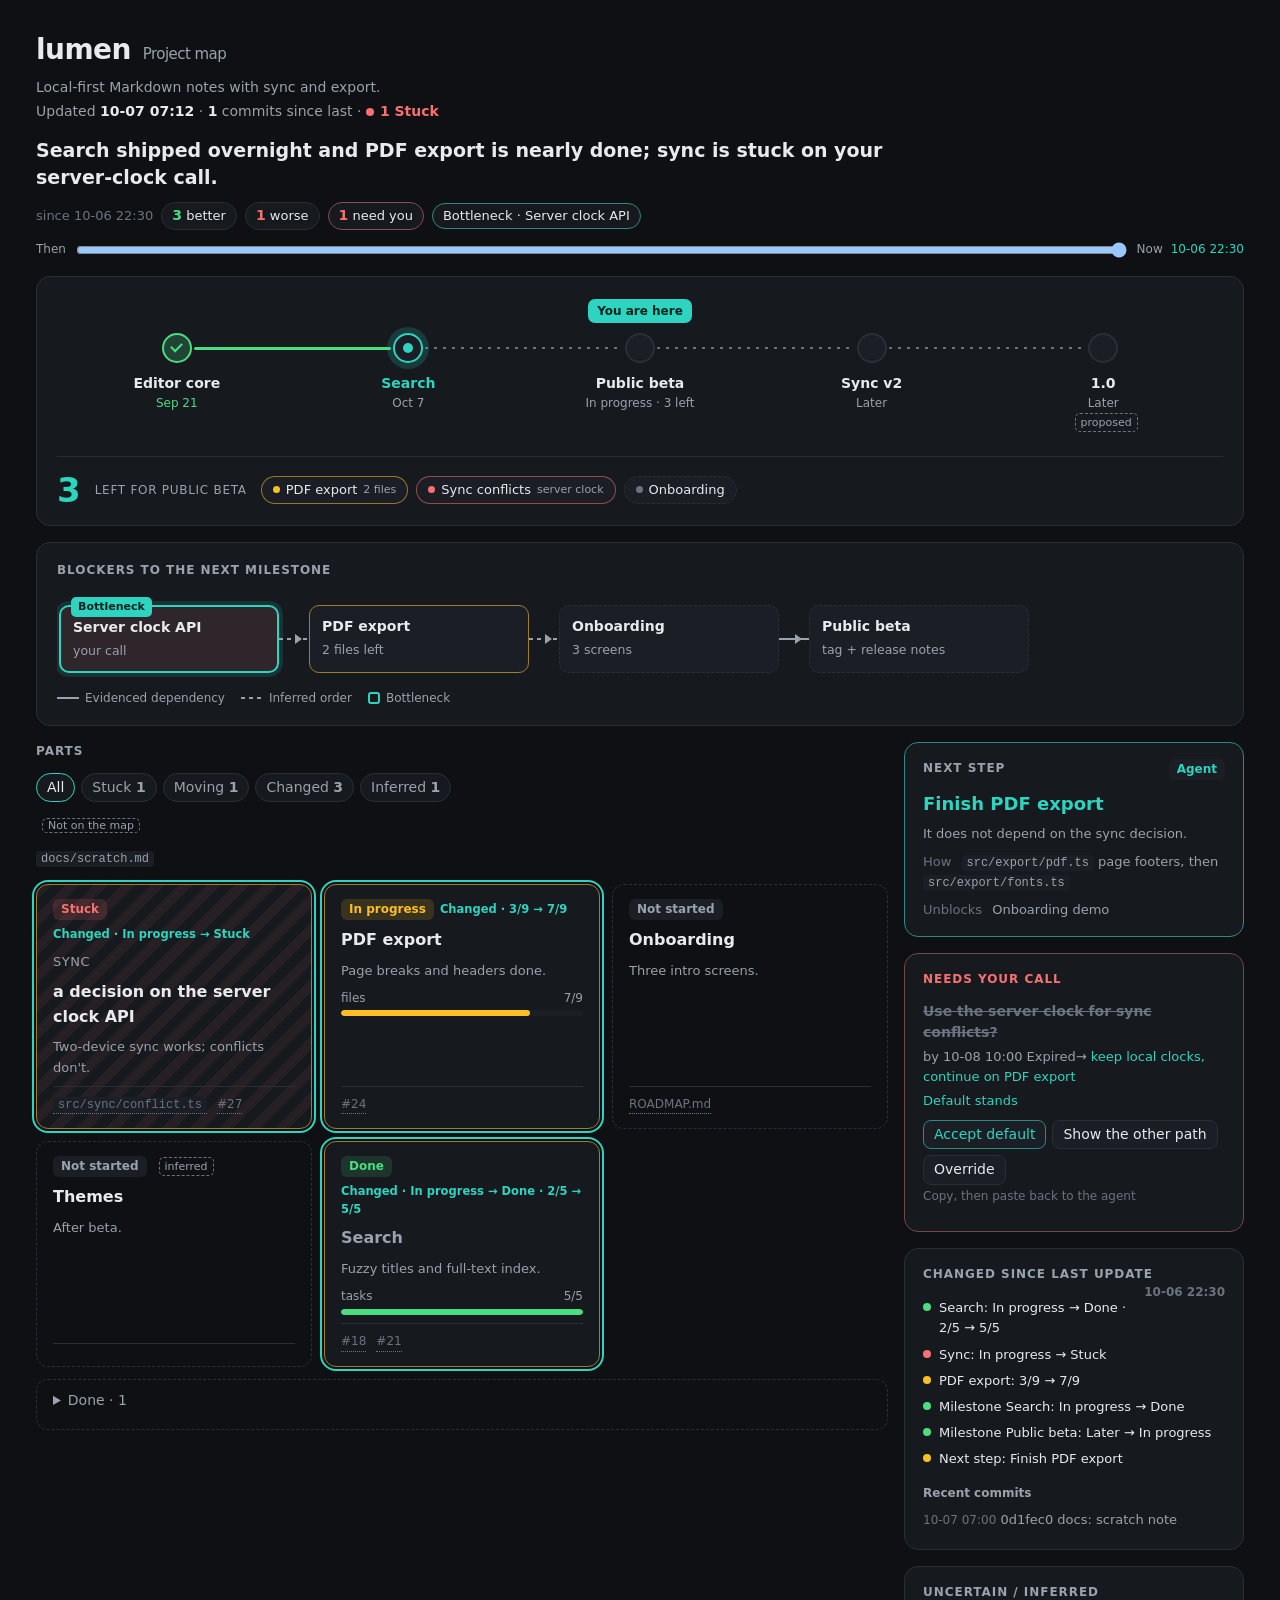
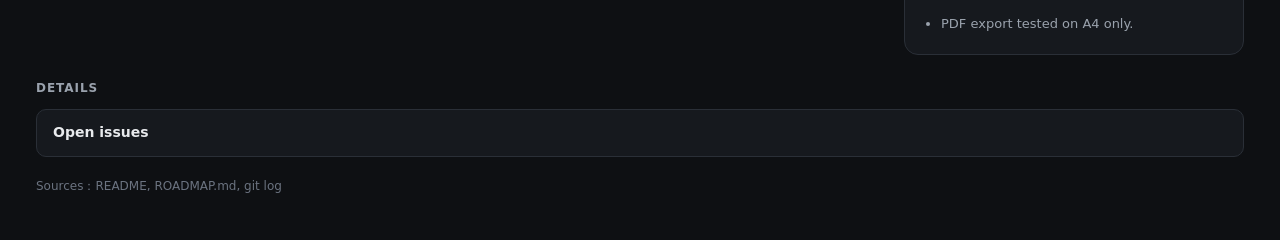
==== commit 71a11b3d: "Plugin for Claude Code, Codex and Grok: hooks, background refresh, subagents - repo is now a marketp" ====
--- a/docs/demo/index.html
+++ b/docs/demo/index.html
@@ -88,6 +88,14 @@
 .bar{height:6px;background:var(--card2);border-radius:3px;overflow:hidden;margin-top:3px} .bar i{display:block;height:100%;background:var(--prog);border-radius:3px}
 .pt-done .bar i{background:var(--done)}
 aside .card{padding:16px 18px}
+.hero{margin:-6px 0 18px} .hl-text{font-size:19px;line-height:1.45;margin:0 0 10px;font-weight:550;max-width:70ch}
+.hl-row{display:flex;flex-wrap:wrap;gap:8px;align-items:center;font-size:13px}
+.hl{border:1px solid var(--line);border-radius:999px;padding:2px 10px;background:var(--card)} .hl b{font-size:14px}
+.hl-better b{color:var(--done)} .hl-worse b{color:var(--stuck)} .hl-you{border-color:color-mix(in srgb,var(--stuck) 45%,var(--line))}
+.hl-you b{color:var(--stuck)} .hl-bn{border-color:color-mix(in srgb,var(--accent) 55%,var(--line))} .hl-since{color:var(--dim)}
+.owner{float:right;text-transform:none;letter-spacing:0;font-size:12px;padding:1px 8px;border-radius:6px;background:var(--card2)}
+.o-user{color:var(--stuck)} .o-agent{color:var(--accent)}
+.next .how,.next .unl{margin:8px 0 0;font-size:13px} .next .how span,.next .unl span{color:var(--dim);margin-right:6px}
 .next{border-color:color-mix(in srgb,var(--accent) 55%,var(--line))} .next .nt{font-size:18px;font-weight:650;margin:0 0 6px;color:var(--accent)}
 .next p{margin:0;color:var(--mut);font-size:13px}
 .decide{border-color:color-mix(in srgb,var(--stuck) 35%,var(--line))} .decide h2{color:var(--stuck)}
@@ -165,7 +173,7 @@
  .ms{flex-basis:112px} .pin{border-radius:14px}}
 </style>
 </head>
-<body><div class="wrap"><div class="pin" id="pin" hidden><b>You are here</b> · <span>Server clock API</span> · <span>Finish PDF export</span> · <span>1 expiring</span> · <span>1 Not on the map</span></div><header><h1>lumen<span class="sub">Project map</span></h1><p class="summary">Local-first Markdown notes with sync and export.</p><p class="meta">Updated <b>10-07 07:12</b> · <b>1</b> commits since last · <b>2/6</b> done · <span class="stuck-dot"></span><b class="c-stuck">1 Stuck</b></p></header><div class="scrub"><span>Then</span><input type="range" id="scrub" min="0" max="1" value="1" aria-label="Changed since last update"><span>Now</span><span id="scrubcap"></span></div><section class="card track"><ol class="ms-list"><li class="ms ms-done" data-name="Editor core" data-now="done"><span class="dot"></span><span class="seg solid"></span><span class="ms-name">Editor core</span><span class="ms-note">Sep 21</span></li><li class="ms ms-done" data-name="Search" data-now="done"><span class="dot"></span><span class="seg solid"></span><span class="ms-name">Search</span><span class="ms-note">Oct 7</span></li><li class="ms ms-current" data-name="Public beta" data-now="current" id=here><span class="here">You are here</span><span class="dot"></span><span class="seg dotted"></span><span class="ms-name">Public beta</span><span class="ms-note">In progress · 3 left</span></li><li class="ms ms-future" data-name="Sync v2" data-now="future"><span class="dot"></span><span class="seg dotted"></span><span class="ms-name">Sync v2</span><span class="ms-note">Later</span></li><li class="ms ms-future" data-name="1.0" data-now="future"><span class="dot"></span><span class="ms-name">1.0</span><span class="ms-note">Later</span><span class="tag">proposed</span></li></ol><div class="left"><span class="big">3</span><span class="cap">Left for Public beta </span><div class="pills"><span class="pill p-in_progress linkable" data-link="export" role="button" tabindex="0"><i></i>PDF export<em>2 files</em></span><span class="pill p-stuck linkable" data-link="sync" role="button" tabindex="0"><i></i>Sync conflicts<em>server clock</em></span><span class="pill p-not_started linkable" data-link="onboarding" role="button" tabindex="0"><i></i>Onboarding</span></div></div></section><section class="card"><h2>Blockers to the next milestone</h2><div class="chain chain-default"><div class="node n-stuck is-bn linkable" data-link="sync" role="button" tabindex="0"><span class="bn">Bottleneck</span><b>Server clock API</b><span>your call</span></div><div class="arrow a-inferred" title="default keeps local clocks and continues PDF export"><p class="why-pop">default keeps local clocks and continues PDF export</p><span></span></div><div class="node n-in_progress linkable fork-only" data-link="export" role="button" tabindex="0"><b>PDF export</b><span>2 files left</span></div><div class="arrow a-inferred" title="onboarding demo exports a PDF"><p class="why-pop">onboarding demo exports a PDF</p><span></span></div><div class="node n-not_started linkable" data-link="onboarding" role="button" tabindex="0"><b>Onboarding</b><span>3 screens</span></div><div class="arrow a-evidence" title="ROADMAP.md: beta requires onboarding"><p class="why-pop">ROADMAP.md: beta requires onboarding</p><span></span></div><div class="node n-not_started linkable" role="button" tabindex="0"><b>Public beta</b><span>tag + release notes</span></div></div><p class="fork-label">If you override: block on the server clock first</p><div class="chain chain-alt"><div class="node n-stuck is-bn linkable fork-shared" data-link="sync" role="button" tabindex="0"><span class="bn">Bottleneck</span><b>Server clock API</b><span>your call</span></div><div class="arrow a-inferred" title="only if you choose to block on the server clock"><p class="why-pop">only if you choose to block on the server clock</p><span></span></div><div class="node n-not_started linkable fork-only" data-link="sync" role="button" tabindex="0"><b>Implement server clock</b><span>only if you block on it</span></div><div class="arrow a-evidence" title="`src/sync/conflict.ts` TODO: last-writer-wins needs a trusted server timestamp"><p class="why-pop"><code>src/sync/conflict.ts</code> TODO: last-writer-wins needs a trusted server timestamp</p><span></span></div><div class="node n-stuck linkable fork-only" data-link="sync" role="button" tabindex="0"><b>Sync conflicts</b><span>resolver waits on clock</span></div><div class="arrow a-inferred" title="onboarding waits until sync conflicts are decided"><p class="why-pop">onboarding waits until sync conflicts are decided</p><span></span></div><div class="node n-not_started linkable fork-shared" data-link="onboarding" role="button" tabindex="0"><b>Onboarding</b><span>3 screens</span></div><div class="arrow a-evidence" title="ROADMAP.md: beta requires onboarding"><p class="why-pop">ROADMAP.md: beta requires onboarding</p><span></span></div><div class="node n-not_started linkable fork-shared" role="button" tabindex="0"><b>Public beta</b><span>tag + release notes</span></div></div><div class="legend"><span><i class="lg-e"></i>Evidenced dependency</span><span><i class="lg-i"></i>Inferred order</span><span><i class="lg-b"></i>Bottleneck</span></div></section><div class="grid"><div class="main"><section><div class="sh"><h2>Parts</h2><span><b>2</b> / 6 done</span></div><div class="filters" role="toolbar"><button type="button" data-filter="all" aria-pressed="true">All</button><button type="button" data-filter="stuck" aria-pressed="false">Stuck <b>1</b></button><button type="button" data-filter="in_progress" aria-pressed="false">Moving <b>1</b></button><button type="button" data-filter="changed" aria-pressed="false">Changed <b>3</b></button><button type="button" data-filter="inferred" aria-pressed="false">Inferred <b>1</b></button></div><div class="unmap"><span class="tag">Not on the map</span><ul class="plain"><li><code>docs/scratch.md</code></li></ul></div><div class="parts"><article class="part pt-stuck changed linkable" data-link="sync" data-status="stuck" data-now="stuck" role="button" tabindex="0"><div class="ph"><span class="badge s-stuck">Stuck</span><span class="chg">Changed · In progress → Stuck</span></div><p class="eyebrow">Sync</p><h3>a decision on the server clock API</h3><p>Two-device sync works; conflicts don&#x27;t.</p><footer><button type="button" class="ev" data-kind="file" data-ref="src/sync/conflict.ts"><code>src/sync/conflict.ts</code></button><button type="button" class="ev" data-kind="issue" data-ref="27">#27</button></footer></article><article class="part pt-in_progress changed linkable" data-link="export" data-status="in_progress" data-now="in_progress" role="button" tabindex="0"><div class="ph"><span class="badge s-in_progress">In progress</span><span class="chg">Changed · 3/9 → 7/9</span></div><h3>PDF export</h3><p>Page breaks and headers done.</p><div class="prog"><div class="pl"><span>files</span><span>7/9</span></div><div class="bar"><i style="width:78%"></i></div></div><footer><button type="button" class="ev" data-kind="issue" data-ref="24">#24</button></footer></article><article class="part pt-not_started linkable" data-link="onboarding" data-status="not_started" data-now="not_started" role="button" tabindex="0"><div class="ph"><span class="badge s-not_started">Not started</span></div><h3>Onboarding</h3><p>Three intro screens.</p><footer><button type="button" class="ev" data-kind="file" data-ref="ROADMAP.md">ROADMAP.md</button></footer></article><article class="part pt-not_started linkable" data-link="themes" data-status="not_started" data-now="not_started" data-inferred role="button" tabindex="0"><div class="ph"><span class="badge s-not_started">Not started</span><span class="tag">inferred</span></div><h3>Themes</h3><p>After beta.</p><footer></footer></article><article class="part pt-done changed linkable" data-link="search" data-status="done" data-now="done" role="button" tabindex="0"><div class="ph"><span class="badge s-done">Done</span><span class="chg">Changed · In progress → Done · 2/5 → 5/5</span></div><h3>Search</h3><p>Fuzzy titles and full-text index.</p><div class="prog"><div class="pl"><span>tasks</span><span>5/5</span></div><div class="bar"><i style="width:100%"></i></div></div><footer><button type="button" class="ev" data-kind="issue" data-ref="18">#18</button><button type="button" class="ev" data-kind="issue" data-ref="21">#21</button></footer></article></div><details class="done-row"><summary>Done · 1</summary><div class="done-names"><button type="button" class="done-name" data-open="editor">Editor</button></div><div class="parts"><article class="part pt-done linkable" data-link="editor" data-status="done" data-now="done" role="button" tabindex="0"><div class="ph"><span class="badge s-done">Done</span></div><h3>Editor</h3><p>Markdown editing, tables, live preview.</p><footer><button type="button" class="ev" data-kind="file" data-ref="src/editor/"><code>src/editor/</code></button><button type="button" class="ev" data-kind="issue" data-ref="12">#12</button></footer></article></div></details></section></div><aside><section class="card next"><h2>Next step</h2><p class="nt">Finish PDF export</p><p>2 files left; it does not depend on the sync decision.</p></section><section class="card decide"><h2>Needs your call</h2><ul><li data-decision="clock"><p class="q">Use the server clock for sync conflicts?</p><p class="d">by <time data-deadline="2026-10-08T10:00:00+08:00">10-08 10:00</time> <span class="count"></span>→ <b class="def">keep local clocks, continue on PDF export</b></p><p class="taken">Default stands</p><div class="acts"><button type="button" class="act accept" data-copy="Decision: keep local clocks, continue on PDF export&#10;Question: Use the server clock for sync conflicts?">Accept default</button><button type="button" class="act altpath" data-fork="clock" data-option="1" data-show="Show the other path" data-hide="Hide the other path">Show the other path</button><button type="button" class="act override">Override</button><span class="copied">Copied</span></div><form class="override-form" hidden><input type="text" maxlength="240" aria-label="Override"><button type="submit">Copy</button></form><p class="hint">Copy, then paste back to the agent</p></li></ul></section><section class="card changes"><h2>Changed since last update<span class="since">10-06 22:30</span></h2><ul><li class="linkable" data-link="search" role="button" tabindex="0"><i class="dot-done"></i>Search: In progress → Done · 2/5 → 5/5</li><li class="linkable" data-link="sync" role="button" tabindex="0"><i class="dot-stuck"></i>Sync: In progress → Stuck</li><li class="linkable" data-link="export" role="button" tabindex="0"><i class="dot-in_progress"></i>PDF export: 3/9 → 7/9</li><li class=""><i class="dot-done"></i>Milestone Search: In progress → Done</li><li class=""><i class="dot-done"></i>Milestone Public beta: Later → In progress</li><li class=""><i class="dot-in_progress"></i>Next step: Finish PDF export</li></ul><h3>Recent commits</h3><ul class="commits"><li><span class="t">10-07 07:00</span> 0d1fec0 docs: scratch note</li></ul></section><section class="card"><h2>Uncertain / inferred</h2><ul class="plain"><li>PDF export tested on A4 only.</li></ul></section></aside></div><section class="details"><h2>Details</h2><details><summary><b>Open issues</b><span></span></summary><ul class="plain"><li>#27 sync conflict on simultaneous edits</li><li>#29 PDF footer overlaps</li></ul></details></section><footer class="foot"><p>Sources：README, ROADMAP.md, git log</p></footer><div id="peek" hidden role="dialog"><p id="peek-text"></p><a id="peek-link" target="_blank" rel="noopener" hidden></a></div></div>
+<body><div class="wrap"><div class="pin" id="pin" hidden><b>You are here</b> · <span>Server clock API</span> · <span>Finish PDF export</span> · <span>1 expiring</span> · <span>1 Not on the map</span></div><header><h1>lumen<span class="sub">Project map</span></h1><p class="summary">Local-first Markdown notes with sync and export.</p><p class="meta">Updated <b>10-07 07:12</b> · <b>1</b> commits since last · <span class="stuck-dot"></span><b class="c-stuck">1 Stuck</b></p></header><section class="hero"><p class=hl-text>Search shipped overnight and PDF export is nearly done; sync is stuck on your server-clock call.</p><div class="hl-row"><span class="hl-since">since 10-06 22:30</span><span class="hl hl-better"><b>3</b> better</span><span class="hl hl-worse"><b>1</b> worse</span><span class="hl hl-you"><b>1</b> need you</span><span class="hl hl-bn">Bottleneck · Server clock API</span></div></section><div class="scrub"><span>Then</span><input type="range" id="scrub" min="0" max="1" value="1" aria-label="Changed since last update"><span>Now</span><span id="scrubcap"></span></div><section class="card track"><ol class="ms-list"><li class="ms ms-done" data-name="Editor core" data-now="done"><span class="dot"></span><span class="seg solid"></span><span class="ms-name">Editor core</span><span class="ms-note">Sep 21</span></li><li class="ms ms-done" data-name="Search" data-now="done"><span class="dot"></span><span class="seg solid"></span><span class="ms-name">Search</span><span class="ms-note">Oct 7</span></li><li class="ms ms-current" data-name="Public beta" data-now="current" id=here><span class="here">You are here</span><span class="dot"></span><span class="seg dotted"></span><span class="ms-name">Public beta</span><span class="ms-note">In progress · 3 left</span></li><li class="ms ms-future" data-name="Sync v2" data-now="future"><span class="dot"></span><span class="seg dotted"></span><span class="ms-name">Sync v2</span><span class="ms-note">Later</span></li><li class="ms ms-future" data-name="1.0" data-now="future"><span class="dot"></span><span class="ms-name">1.0</span><span class="ms-note">Later</span><span class="tag">proposed</span></li></ol><div class="left"><span class="big">3</span><span class="cap">Left for Public beta </span><div class="pills"><span class="pill p-in_progress linkable" data-link="export" role="button" tabindex="0"><i></i>PDF export<em>2 files</em></span><span class="pill p-stuck linkable" data-link="sync" role="button" tabindex="0"><i></i>Sync conflicts<em>server clock</em></span><span class="pill p-not_started linkable" data-link="onboarding" role="button" tabindex="0"><i></i>Onboarding</span></div></div></section><section class="card"><h2>Blockers to the next milestone</h2><div class="chain chain-default"><div class="node n-stuck is-bn linkable" data-link="sync" role="button" tabindex="0"><span class="bn">Bottleneck</span><b>Server clock API</b><span>your call</span></div><div class="arrow a-inferred" title="default keeps local clocks and continues PDF export"><p class="why-pop">default keeps local clocks and continues PDF export</p><span></span></div><div class="node n-in_progress linkable fork-only" data-link="export" role="button" tabindex="0"><b>PDF export</b><span>2 files left</span></div><div class="arrow a-inferred" title="onboarding demo exports a PDF"><p class="why-pop">onboarding demo exports a PDF</p><span></span></div><div class="node n-not_started linkable" data-link="onboarding" role="button" tabindex="0"><b>Onboarding</b><span>3 screens</span></div><div class="arrow a-evidence" title="ROADMAP.md: beta requires onboarding"><p class="why-pop">ROADMAP.md: beta requires onboarding</p><span></span></div><div class="node n-not_started linkable" role="button" tabindex="0"><b>Public beta</b><span>tag + release notes</span></div></div><p class="fork-label">If you override: block on the server clock first</p><div class="chain chain-alt"><div class="node n-stuck is-bn linkable fork-shared" data-link="sync" role="button" tabindex="0"><span class="bn">Bottleneck</span><b>Server clock API</b><span>your call</span></div><div class="arrow a-inferred" title="only if you choose to block on the server clock"><p class="why-pop">only if you choose to block on the server clock</p><span></span></div><div class="node n-not_started linkable fork-only" data-link="sync" role="button" tabindex="0"><b>Implement server clock</b><span>only if you block on it</span></div><div class="arrow a-evidence" title="`src/sync/conflict.ts` TODO: last-writer-wins needs a trusted server timestamp"><p class="why-pop"><code>src/sync/conflict.ts</code> TODO: last-writer-wins needs a trusted server timestamp</p><span></span></div><div class="node n-stuck linkable fork-only" data-link="sync" role="button" tabindex="0"><b>Sync conflicts</b><span>resolver waits on clock</span></div><div class="arrow a-inferred" title="onboarding waits until sync conflicts are decided"><p class="why-pop">onboarding waits until sync conflicts are decided</p><span></span></div><div class="node n-not_started linkable fork-shared" data-link="onboarding" role="button" tabindex="0"><b>Onboarding</b><span>3 screens</span></div><div class="arrow a-evidence" title="ROADMAP.md: beta requires onboarding"><p class="why-pop">ROADMAP.md: beta requires onboarding</p><span></span></div><div class="node n-not_started linkable fork-shared" role="button" tabindex="0"><b>Public beta</b><span>tag + release notes</span></div></div><div class="legend"><span><i class="lg-e"></i>Evidenced dependency</span><span><i class="lg-i"></i>Inferred order</span><span><i class="lg-b"></i>Bottleneck</span></div></section><div class="grid"><div class="main"><section><div class="sh"><h2>Parts</h2></div><div class="filters" role="toolbar"><button type="button" data-filter="all" aria-pressed="true">All</button><button type="button" data-filter="stuck" aria-pressed="false">Stuck <b>1</b></button><button type="button" data-filter="in_progress" aria-pressed="false">Moving <b>1</b></button><button type="button" data-filter="changed" aria-pressed="false">Changed <b>3</b></button><button type="button" data-filter="inferred" aria-pressed="false">Inferred <b>1</b></button></div><div class="unmap"><span class="tag">Not on the map</span><ul class="plain"><li><code>docs/scratch.md</code></li></ul></div><div class="parts"><article class="part pt-stuck changed linkable" data-link="sync" data-status="stuck" data-now="stuck" role="button" tabindex="0"><div class="ph"><span class="badge s-stuck">Stuck</span><span class="chg">Changed · In progress → Stuck</span></div><p class="eyebrow">Sync</p><h3>a decision on the server clock API</h3><p>Two-device sync works; conflicts don&#x27;t.</p><footer><button type="button" class="ev" data-kind="file" data-ref="src/sync/conflict.ts"><code>src/sync/conflict.ts</code></button><button type="button" class="ev" data-kind="issue" data-ref="27">#27</button></footer></article><article class="part pt-in_progress changed linkable" data-link="export" data-status="in_progress" data-now="in_progress" role="button" tabindex="0"><div class="ph"><span class="badge s-in_progress">In progress</span><span class="chg">Changed · 3/9 → 7/9</span></div><h3>PDF export</h3><p>Page breaks and headers done.</p><div class="prog"><div class="pl"><span>files</span><span>7/9</span></div><div class="bar"><i style="width:78%"></i></div></div><footer><button type="button" class="ev" data-kind="issue" data-ref="24">#24</button></footer></article><article class="part pt-not_started linkable" data-link="onboarding" data-status="not_started" data-now="not_started" role="button" tabindex="0"><div class="ph"><span class="badge s-not_started">Not started</span></div><h3>Onboarding</h3><p>Three intro screens.</p><footer><button type="button" class="ev" data-kind="file" data-ref="ROADMAP.md">ROADMAP.md</button></footer></article><article class="part pt-not_started linkable" data-link="themes" data-status="not_started" data-now="not_started" data-inferred role="button" tabindex="0"><div class="ph"><span class="badge s-not_started">Not started</span><span class="tag">inferred</span></div><h3>Themes</h3><p>After beta.</p><footer></footer></article><article class="part pt-done changed linkable" data-link="search" data-status="done" data-now="done" role="button" tabindex="0"><div class="ph"><span class="badge s-done">Done</span><span class="chg">Changed · In progress → Done · 2/5 → 5/5</span></div><h3>Search</h3><p>Fuzzy titles and full-text index.</p><div class="prog"><div class="pl"><span>tasks</span><span>5/5</span></div><div class="bar"><i style="width:100%"></i></div></div><footer><button type="button" class="ev" data-kind="issue" data-ref="18">#18</button><button type="button" class="ev" data-kind="issue" data-ref="21">#21</button></footer></article></div><details class="done-row"><summary>Done · 1</summary><div class="done-names"><button type="button" class="done-name" data-open="editor">Editor</button></div><div class="parts"><article class="part pt-done linkable" data-link="editor" data-status="done" data-now="done" role="button" tabindex="0"><div class="ph"><span class="badge s-done">Done</span></div><h3>Editor</h3><p>Markdown editing, tables, live preview.</p><footer><button type="button" class="ev" data-kind="file" data-ref="src/editor/"><code>src/editor/</code></button><button type="button" class="ev" data-kind="issue" data-ref="12">#12</button></footer></article></div></details></section></div><aside><section class="card next"><h2>Next step<span class="owner o-agent">Agent</span></h2><p class="nt">Finish PDF export</p><p>It does not depend on the sync decision.</p><p class="how"><span>How</span> <code>src/export/pdf.ts</code> page footers, then <code>src/export/fonts.ts</code></p><p class="unl"><span>Unblocks</span> Onboarding demo</p></section><section class="card decide"><h2>Needs your call</h2><ul><li data-decision="clock"><p class="q">Use the server clock for sync conflicts?</p><p class="d">by <time data-deadline="2026-10-08T10:00:00+08:00">10-08 10:00</time> <span class="count"></span>→ <b class="def">keep local clocks, continue on PDF export</b></p><p class="taken">Default stands</p><div class="acts"><button type="button" class="act accept" data-copy="Decision: keep local clocks, continue on PDF export&#10;Question: Use the server clock for sync conflicts?">Accept default</button><button type="button" class="act altpath" data-fork="clock" data-option="1" data-show="Show the other path" data-hide="Hide the other path">Show the other path</button><button type="button" class="act override">Override</button><span class="copied">Copied</span></div><form class="override-form" hidden><input type="text" maxlength="240" aria-label="Override"><button type="submit">Copy</button></form><p class="hint">Copy, then paste back to the agent</p></li></ul></section><section class="card changes"><h2>Changed since last update<span class="since">10-06 22:30</span></h2><ul><li class="linkable" data-link="search" role="button" tabindex="0"><i class="dot-done"></i>Search: In progress → Done · 2/5 → 5/5</li><li class="linkable" data-link="sync" role="button" tabindex="0"><i class="dot-stuck"></i>Sync: In progress → Stuck</li><li class="linkable" data-link="export" role="button" tabindex="0"><i class="dot-in_progress"></i>PDF export: 3/9 → 7/9</li><li class=""><i class="dot-done"></i>Milestone Search: In progress → Done</li><li class=""><i class="dot-done"></i>Milestone Public beta: Later → In progress</li><li class=""><i class="dot-in_progress"></i>Next step: Finish PDF export</li></ul><h3>Recent commits</h3><ul class="commits"><li><span class="t">10-07 07:00</span> 0d1fec0 docs: scratch note</li></ul></section><section class="card"><h2>Uncertain / inferred</h2><ul class="plain"><li>PDF export tested on A4 only.</li></ul></section></aside></div><section class="details"><h2>Details</h2><details><summary><b>Open issues</b><span></span></summary><ul class="plain"><li>#27 sync conflict on simultaneous edits</li><li>#29 PDF footer overlaps</li></ul></details></section><footer class="foot"><p>Sources：README, ROADMAP.md, git log</p></footer><div id="peek" hidden role="dialog"><p id="peek-text"></p><a id="peek-link" target="_blank" rel="noopener" hidden></a></div></div>
 <script type="application/json" id="yah">{"slug": null, "peek": {"issues": {}, "commits": {"0d1fec0": "docs: scratch note"}, "prs": {}, "files": {"docs/scratch.md": "docs: scratch note"}}, "frames": [{"t": "2026-10-06T22:30:00+08:00", "label": "10-06 22:30", "parts": {"editor": {"status": "done", "done": null, "total": null}, "search": {"status": "in_progress", "done": 2, "total": 5}, "sync": {"status": "in_progress", "done": null, "total": null}, "export": {"status": "in_progress", "done": 3, "total": 9}, "onboarding": {"status": "not_started", "done": null, "total": null}, "themes": {"status": "not_started", "done": null, "total": null}}, "milestones": [{"name": "Editor core", "status": "done"}, {"name": "Search", "status": "current"}, {"name": "Public beta", "status": "future"}, {"name": "Sync v2", "status": "future"}, {"name": "1.0", "status": "future"}], "changes": []}, {"t": "2026-10-07T07:12:00+08:00", "label": "10-07 07:12", "parts": {"editor": {"status": "done", "done": null, "total": null}, "search": {"status": "done", "done": 5, "total": 5}, "sync": {"status": "stuck", "done": null, "total": null}, "export": {"status": "in_progress", "done": 7, "total": 9}, "onboarding": {"status": "not_started", "done": null, "total": null}, "themes": {"status": "not_started", "done": null, "total": null}}, "milestones": [{"name": "Editor core", "status": "done"}, {"name": "Search", "status": "done"}, {"name": "Public beta", "status": "current"}, {"name": "Sync v2", "status": "future"}, {"name": "1.0", "status": "future"}], "changes": ["Search: In progress → Done · 2/5 → 5/5", "Sync: In progress → Stuck", "PDF export: 3/9 → 7/9", "Milestone Search: In progress → Done", "Milestone Public beta: Later → In progress", "Next step: Finish PDF export"]}], "labels": {"expired": "Expired", "open": "Open on GitHub"}}</script>
 <script>
 (function () {
